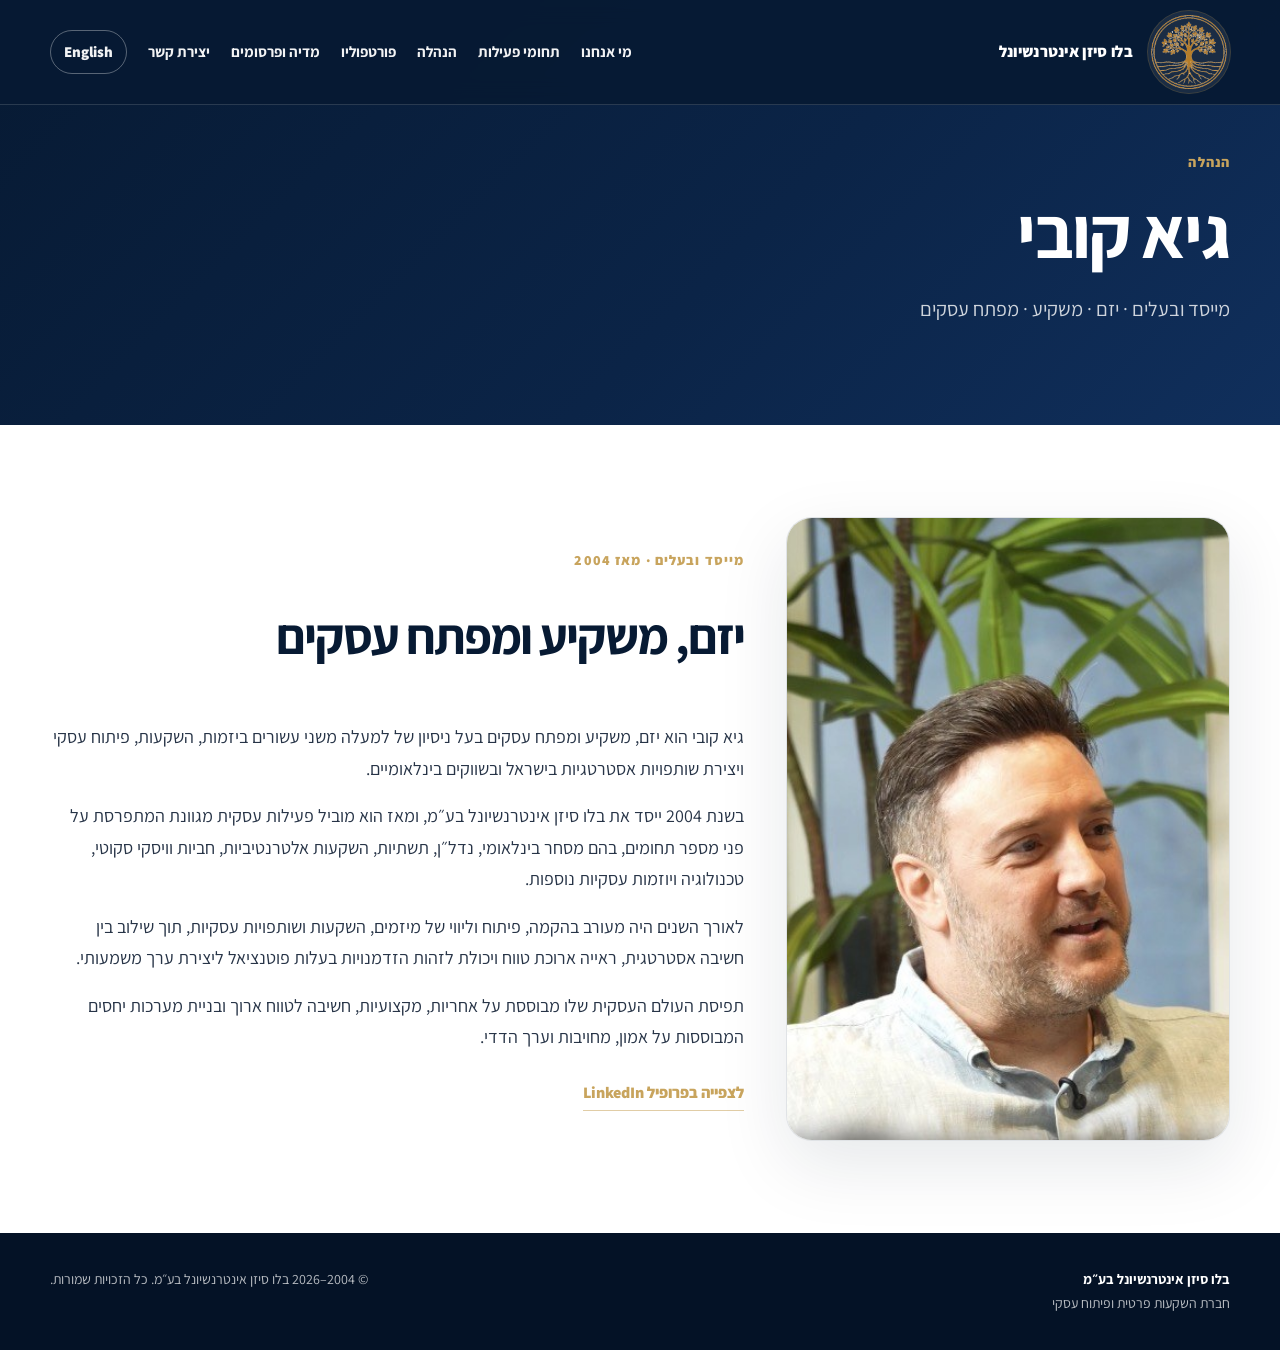
==== guy-koubbi-he.html @ 0546b6ec "Update guy-koubbi-he.html" ====
<!DOCTYPE html><html lang="he" dir="rtl"><head><meta charset="UTF-8"><meta name="viewport" content="width=device-width, initial-scale=1.0"><title>גיא קובי | בלו סיזן אינטרנשיונל בע״מ</title><link rel="canonical" href="https://blueseasonint.com/guy-koubbi-he.html" /><meta name="description" content="גיא קובי, מייסד ובעלים של בלו סיזן אינטרנשיונל בע״מ, יזם, משקיע ומפתח עסקים."><link rel="icon" type="image/png" sizes="32x32" href="assets/favicon-32.png"><link rel="preconnect" href="https://fonts.googleapis.com"><link rel="preconnect" href="https://fonts.gstatic.com" crossorigin><link href="https://fonts.googleapis.com/css2?family=Assistant:wght@400;500;600;700;800&display=swap" rel="stylesheet"><style>
:root{--navy:#071a33;--navy-2:#102a4a;--gold:#c8a45d;--gold-2:#d8b870;--white:#fff;--muted:#677386;--light:#f4f6f9;--line:rgba(255,255,255,.14);--dark-line:rgba(7,26,51,.12);--shadow:0 24px 70px rgba(7,26,51,.10)}
*{box-sizing:border-box}html{scroll-behavior:smooth}body{margin:0;font-family:'Assistant',Arial,sans-serif;color:var(--navy);background:#fff;line-height:1.75;direction:rtl;text-align:right}a{color:inherit;text-decoration:none}.container{width:min(1180px,calc(100% - 44px));margin:0 auto}header{position:fixed;top:0;width:100%;z-index:100;background:rgba(7,26,51,.94);backdrop-filter:blur(12px);border-bottom:1px solid var(--line)}.nav{min-height:104px;display:flex;align-items:center;justify-content:space-between;color:#fff;gap:20px}.brand{display:flex;align-items:center;gap:15px;font-weight:800;letter-spacing:.02em;text-transform:none;font-size:16px}.brand img{width:82px;height:82px;object-fit:contain;border-radius:50%;background:rgba(255,255,255,.08);box-shadow:0 0 0 1px rgba(200,164,93,.28);padding:3px}.nav-links{display:flex;gap:21px;align-items:center;font-size:15px;font-weight:700;opacity:.95}.nav-links a:hover{color:var(--gold)}.nav-cta{background:var(--gold);color:var(--navy)!important;padding:10px 15px;border-radius:999px}.lang-switch{border:1px solid rgba(255,255,255,.35);padding:8px 13px;border-radius:999px;font-weight:800}.lang-switch:hover{border-color:var(--gold);color:var(--gold)}.hero{padding-top:104px;min-height:100vh;background:linear-gradient(135deg,#06172e 0%,#0a2344 55%,#071a33 100%);color:#fff;overflow:hidden;position:relative}.hero:before{content:"";position:absolute;inset:0;background:radial-gradient(circle at 12% 20%,rgba(200,164,93,.18),transparent 34%),radial-gradient(circle at 78% 28%,rgba(255,255,255,.08),transparent 30%);pointer-events:none}.hero-grid{position:relative;z-index:2;min-height:calc(100vh - 104px);display:grid;grid-template-columns:1fr 1fr;gap:54px;align-items:center;padding:72px 0}.eyebrow{color:var(--gold);letter-spacing:.08em;font-size:14px;font-weight:800;margin-bottom:18px}h1,h2,h3{margin-top:0}h1{font-family:'Assistant',Arial,sans-serif;font-size:clamp(48px,5.7vw,78px);line-height:1.08;letter-spacing:-.025em;margin-bottom:22px;max-width:760px}h1 span{display:block}h1 .gold-line{color:var(--gold-2)}.hero p{color:rgba(255,255,255,.82);font-size:20px;max-width:680px;margin:0 0 30px}.btn-row{display:flex;gap:14px;flex-wrap:wrap}.btn{display:inline-flex;align-items:center;justify-content:center;border-radius:999px;padding:13px 20px;font-weight:800;font-size:15px;border:1px solid transparent;transition:.2s ease;cursor:pointer}.btn-primary{background:var(--gold);color:var(--navy)}.btn-secondary{border-color:rgba(255,255,255,.35);color:#fff}.hero-photo,.about-image,.leader-visual{border-radius:28px;overflow:hidden;border:1px solid rgba(200,164,93,.35);box-shadow:0 35px 100px rgba(0,0,0,.25);background:#111}.hero-photo img,.about-image img,.leader-visual img{width:100%;height:100%;min-height:500px;display:block;object-fit:cover;object-position:center}.hero-metrics{display:grid;grid-template-columns:repeat(3,1fr);gap:1px;background:rgba(255,255,255,.13);margin-top:34px;border-radius:20px;overflow:hidden;max-width:650px}.metric{padding:18px;background:rgba(255,255,255,.055)}.metric strong{display:block;color:var(--gold);font-size:24px}.metric span{color:rgba(255,255,255,.74);font-size:14px;font-weight:700}section{padding:92px 0}.section-light{background:var(--light)}.section-dark{background:var(--navy);color:#fff}.section-head{max-width:800px;margin-bottom:44px}.section-head h2{font-size:clamp(34px,4.5vw,52px);line-height:1.1;margin:0 0 14px;letter-spacing:-.035em}.section-head p{color:var(--muted);font-size:19px;margin:0}.section-dark .section-head p{color:rgba(255,255,255,.72)}.about-grid{display:grid;grid-template-columns:.95fr 1.05fr;gap:42px;align-items:center}.card{background:#fff;border:1px solid var(--dark-line);border-radius:24px;padding:34px;box-shadow:var(--shadow)}.about-text p,.portfolio-card>p{margin:0 0 16px;color:#253248;font-size:18px}.founder-caption{margin-top:16px;color:var(--muted);font-size:15px}.timeline{display:grid;gap:18px}.timeline-item{display:grid;grid-template-columns:160px 1fr;gap:24px;padding:26px;border:1px solid var(--dark-line);border-radius:18px;background:#fff}.year{color:var(--gold);font-weight:900;font-size:20px}.timeline-item h3{margin:0 0 6px;font-size:21px}.timeline-item p{margin:0;color:var(--muted)}.activities-grid{display:grid;grid-template-columns:repeat(4,1fr);gap:20px}.activity{background:#fff;border:1px solid var(--dark-line);border-radius:22px;overflow:hidden;box-shadow:0 18px 46px rgba(7,26,51,.055)}.activity-img{height:168px;background-size:cover;background-position:center;position:relative}.activity-img:before{content:"";position:absolute;inset:0;background:linear-gradient(135deg,rgba(7,26,51,.16),rgba(7,26,51,.52))}.activity-body{padding:22px}.activity-num{color:var(--gold);font-weight:900;letter-spacing:.12em;font-size:13px;margin-bottom:10px}.activity h3{margin:0 0 9px;font-size:19px}.activity p{margin:0;color:var(--muted);font-size:15px}.principles-panel{background:linear-gradient(135deg,#06172e,#0b2447);color:#fff;border-radius:30px;padding:34px;box-shadow:var(--shadow);display:grid;grid-template-columns:repeat(5,1fr);gap:1px;overflow:hidden;border:1px solid rgba(200,164,93,.22)}.principle{padding:28px 24px;background:rgba(255,255,255,.035);border-left:1px solid rgba(255,255,255,.12);min-height:230px}.principle-num{color:var(--gold);font-size:42px;line-height:1;margin-bottom:20px}.principle h3{color:#fff;font-size:20px;margin:0 0 12px}.principle p{color:rgba(255,255,255,.72);margin:0;font-size:15px}.leadership{display:grid;grid-template-columns:.82fr 1.18fr;gap:46px;align-items:center}.leader-text p{color:rgba(255,255,255,.78);font-size:18px;margin:0 0 15px}.linkedin-link{display:inline-flex;margin-top:10px;color:var(--gold);font-weight:900;border-bottom:1px solid rgba(200,164,93,.55);padding-bottom:3px}.portfolio-card{background:#fff;border-radius:26px;border:1px solid var(--dark-line);padding:42px;box-shadow:var(--shadow)}.ventures-grid,.media-grid{display:grid;grid-template-columns:repeat(4,1fr);gap:18px;margin-top:28px}.media-grid{grid-template-columns:repeat(3,1fr)}.venture,.media-card{border:1px solid var(--dark-line);border-radius:20px;padding:24px;background:#fff;min-height:230px}.venture-logo{height:126px;display:flex;align-items:center;justify-content:center;margin-bottom:18px;background:linear-gradient(180deg,#fff,#faf7ef);border-radius:16px;border:1px solid rgba(7,26,51,.08);padding:16px}.venture-logo img,.publisher-logo{max-width:100%;max-height:105px;object-fit:contain}.venture h3,.media-card h3{margin:0 0 8px;font-size:20px}.venture p,.media-card p{margin:0;color:var(--muted);font-size:15px}.publisher-logo-wrap{height:62px;display:flex;align-items:center;margin-bottom:14px;border-bottom:1px solid var(--dark-line);padding-bottom:12px}.media-card .btn{margin-top:20px;width:fit-content;background:var(--navy);color:#fff}.contact-box{background:linear-gradient(135deg,#06172e,#0b2447);color:#fff;border-radius:30px;padding:46px;display:grid;grid-template-columns:.9fr 1.1fr;gap:42px;box-shadow:0 32px 90px rgba(7,26,51,.20)}.contact-box h2{font-size:44px;margin:0 0 14px}.contact-box p{color:rgba(255,255,255,.75)}.response{color:var(--gold);font-weight:800;margin-top:28px}.callback-form{display:grid;gap:12px}.form-row{display:grid;grid-template-columns:1fr 1fr;gap:12px}input,textarea{width:100%;border:1px solid rgba(255,255,255,.2);background:rgba(255,255,255,.08);color:#fff;border-radius:12px;padding:14px;font:inherit;outline:none;text-align:right}input::placeholder,textarea::placeholder{color:rgba(255,255,255,.55)}textarea{min-height:108px;resize:vertical}.radio-row{display:flex;gap:18px;flex-wrap:wrap;color:rgba(255,255,255,.8);font-size:15px}.radio-row label{display:flex;gap:7px;align-items:center}.radio-row input{width:auto}.contact-details{margin-top:28px;display:grid;grid-template-columns:repeat(4,1fr);gap:1px;background:rgba(255,255,255,.15);border-radius:18px;overflow:hidden}.contact-item{background:rgba(255,255,255,.055);padding:18px}.contact-item small{display:block;color:var(--gold);font-weight:900;letter-spacing:.05em;margin-bottom:4px}footer{background:#041226;color:rgba(255,255,255,.72);padding:34px 0;font-size:14px}.footer-inner{display:flex;justify-content:space-between;gap:20px;flex-wrap:wrap}footer strong{color:#fff}@media(max-width:980px){.nav-links{display:none}.hero-grid,.about-grid,.leadership,.contact-box{grid-template-columns:1fr}.activities-grid,.ventures-grid,.media-grid{grid-template-columns:repeat(2,1fr)}.principles-panel{grid-template-columns:1fr}.principle{border-left:0;border-bottom:1px solid rgba(255,255,255,.12);min-height:auto}.contact-details{grid-template-columns:1fr 1fr}.hero-photo img{min-height:360px}}@media(max-width:620px){.container{width:min(100% - 28px,1180px)}.brand img{width:54px;height:54px}.nav{min-height:78px}.hero{padding-top:78px}section{padding:68px 0}.activities-grid,.ventures-grid,.media-grid,.form-row,.contact-details,.hero-metrics{grid-template-columns:1fr}.card,.portfolio-card,.contact-box,.principles-panel{padding:26px}.timeline-item{grid-template-columns:1fr;gap:6px}}
.page-hero{padding:150px 0 78px;background:linear-gradient(135deg,#071a33 0%,#0b2447 58%,#102f5c 100%);color:#fff}.page-hero h1{font-size:clamp(42px,6vw,72px)}.page-hero p{max-width:820px;color:rgba(255,255,255,.80);font-size:20px}.media-intro{display:grid;grid-template-columns:.78fr 1.22fr;gap:42px;align-items:center}.media-photo{border-radius:26px;overflow:hidden;box-shadow:var(--shadow);border:1px solid var(--dark-line);background:#fff}.media-photo img{width:100%;display:block}.media-bio h2{font-size:clamp(32px,4vw,50px);letter-spacing:-.04em}.media-bio .role{color:var(--gold);font-weight:800;letter-spacing:.08em;font-size:14px;margin-bottom:20px}.media-bio p{color:#273447;font-size:18px;margin:0 0 16px}@media(max-width:940px){.media-intro{grid-template-columns:1fr}}</style></head><body><header><div class="container nav"><a class="brand" href="index-he.html#top"><img src="assets/blue-season-symbol.png" alt="לוגו בלו סיזן"><span>בלו סיזן אינטרנשיונל</span></a><nav class="nav-links"><a href="index-he.html#about">מי אנחנו</a><a href="index-he.html#activities">תחומי פעילות</a><a href="guy-koubbi-he.html">הנהלה</a><a href="index-he.html#portfolio">פורטפוליו</a><a href="media-he.html">מדיה ופרסומים</a><a href="index-he.html#contact">יצירת קשר</a><a class="lang-switch" href="guy-koubbi.html">English</a></nav></div></header><main><section class="page-hero"><div class="container"><div class="eyebrow">הנהלה</div><h1>גיא קובי</h1><p>מייסד ובעלים · יזם · משקיע · מפתח עסקים</p></div></section><section><div class="container media-intro"><a class="media-photo" href="https://www.linkedin.com/in/guy-koubbi-b1179429/" target="_blank" rel="noopener"><img src="assets/guy-koubbi.jpg" alt="גיא קובי (Guy Koubbi), Founder & CEO of Blue Season International"></a><div class="media-bio"><div class="role">מייסד ובעלים · מאז 2004</div><h2>יזם, משקיע ומפתח עסקים</h2><p>גיא קובי הוא יזם, משקיע ומפתח עסקים בעל ניסיון של למעלה משני עשורים ביזמות, השקעות, פיתוח עסקי ויצירת שותפויות אסטרטגיות בישראל ובשווקים בינלאומיים.</p><p>בשנת 2004 ייסד את בלו סיזן אינטרנשיונל בע״מ, ומאז הוא מוביל פעילות עסקית מגוונת המתפרסת על פני מספר תחומים, בהם מסחר בינלאומי, נדל״ן, תשתיות, השקעות אלטרנטיביות, חביות וויסקי סקוטי, טכנולוגיה ויוזמות עסקיות נוספות.</p><p>לאורך השנים היה מעורב בהקמה, פיתוח וליווי של מיזמים, השקעות ושותפויות עסקיות, תוך שילוב בין חשיבה אסטרטגית, ראייה ארוכת טווח ויכולת לזהות הזדמנויות בעלות פוטנציאל ליצירת ערך משמעותי.</p><p>תפיסת העולם העסקית שלו מבוססת על אחריות, מקצועיות, חשיבה לטווח ארוך ובניית מערכות יחסים המבוססות על אמון, מחויבות וערך הדדי.</p><a class="linkedin-link" href="https://www.linkedin.com/in/guy-koubbi-b1179429/" target="_blank" rel="noopener">לצפייה בפרופיל LinkedIn</a></div></div></section></main><footer><div class="container footer-inner"><div><strong>בלו סיזן אינטרנשיונל בע״מ</strong><br>חברת השקעות פרטית ופיתוח עסקי</div><div>© 2004–2026 בלו סיזן אינטרנשיונל בע״מ. כל הזכויות שמורות.</div></div></footer></body></html>
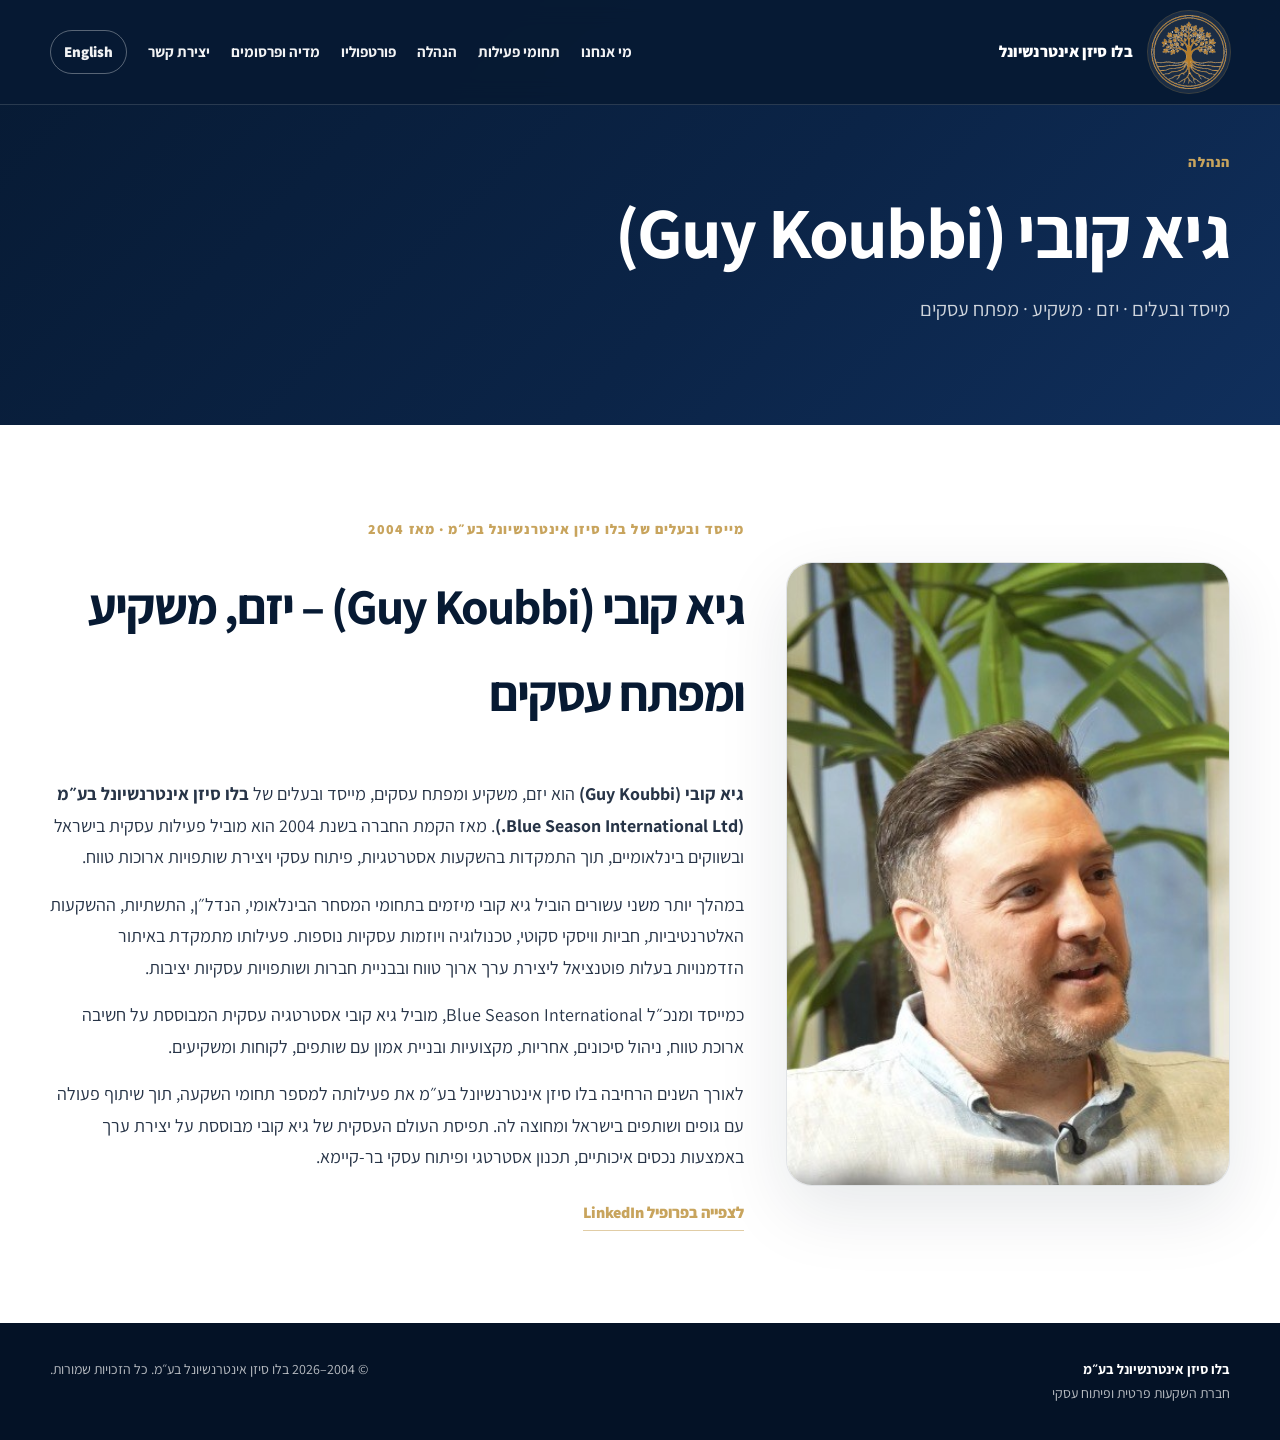
==== commit 4ff33323: "Add files via upload" ====
--- a/guy-koubbi-he.html
+++ b/guy-koubbi-he.html
@@ -1,4 +1,116 @@
-<!DOCTYPE html><html lang="he" dir="rtl"><head><meta charset="UTF-8"><meta name="viewport" content="width=device-width, initial-scale=1.0"><title>גיא קובי | בלו סיזן אינטרנשיונל בע״מ</title><link rel="canonical" href="https://blueseasonint.com/guy-koubbi-he.html" /><meta name="description" content="גיא קובי, מייסד ובעלים של בלו סיזן אינטרנשיונל בע״מ, יזם, משקיע ומפתח עסקים."><link rel="icon" type="image/png" sizes="32x32" href="assets/favicon-32.png"><link rel="preconnect" href="https://fonts.googleapis.com"><link rel="preconnect" href="https://fonts.gstatic.com" crossorigin><link href="https://fonts.googleapis.com/css2?family=Assistant:wght@400;500;600;700;800&display=swap" rel="stylesheet"><style>
+<!DOCTYPE html>
+<html lang="he" dir="rtl">
+<head>
+  <meta charset="UTF-8">
+  <meta name="viewport" content="width=device-width, initial-scale=1.0">
+  <title>גיא קובי (Guy Koubbi) | בלו סיזן אינטרנשיונל בע״מ</title>
+  <link rel="canonical" href="https://blueseasonint.com/guy-koubbi-he.html" />
+  <meta name="description" content="גיא קובי (Guy Koubbi), מייסד ובעלים של בלו סיזן אינטרנשיונל בע״מ (Blue Season International Ltd.), יזם, משקיע ומפתח עסקים.">
+  <meta property="og:title" content="גיא קובי (Guy Koubbi) | בלו סיזן אינטרנשיונל בע״מ">
+  <meta property="og:description" content="גיא קובי (Guy Koubbi), מייסד ובעלים של בלו סיזן אינטרנשיונל בע״מ (Blue Season International Ltd.), יזם, משקיע ומפתח עסקים.">
+  <meta property="og:type" content="profile">
+  <meta property="og:url" content="https://blueseasonint.com/guy-koubbi-he.html">
+  <meta property="og:image" content="https://blueseasonint.com/assets/guy-koubbi.jpg">
+  <meta name="twitter:card" content="summary_large_image">
+  <meta name="twitter:title" content="גיא קובי (Guy Koubbi) | בלו סיזן אינטרנשיונל בע״מ">
+  <meta name="twitter:description" content="גיא קובי (Guy Koubbi), מייסד ובעלים של בלו סיזן אינטרנשיונל בע״מ (Blue Season International Ltd.), יזם, משקיע ומפתח עסקים.">
+  <meta name="twitter:image" content="https://blueseasonint.com/assets/guy-koubbi.jpg">
+  <link rel="icon" type="image/png" sizes="32x32" href="assets/favicon-32.png">
+  <link rel="preconnect" href="https://fonts.googleapis.com">
+  <link rel="preconnect" href="https://fonts.gstatic.com" crossorigin>
+  <link href="https://fonts.googleapis.com/css2?family=Assistant:wght@400;500;600;700;800&display=swap" rel="stylesheet">
+  <style>
 :root{--navy:#071a33;--navy-2:#102a4a;--gold:#c8a45d;--gold-2:#d8b870;--white:#fff;--muted:#677386;--light:#f4f6f9;--line:rgba(255,255,255,.14);--dark-line:rgba(7,26,51,.12);--shadow:0 24px 70px rgba(7,26,51,.10)}
-*{box-sizing:border-box}html{scroll-behavior:smooth}body{margin:0;font-family:'Assistant',Arial,sans-serif;color:var(--navy);background:#fff;line-height:1.75;direction:rtl;text-align:right}a{color:inherit;text-decoration:none}.container{width:min(1180px,calc(100% - 44px));margin:0 auto}header{position:fixed;top:0;width:100%;z-index:100;background:rgba(7,26,51,.94);backdrop-filter:blur(12px);border-bottom:1px solid var(--line)}.nav{min-height:104px;display:flex;align-items:center;justify-content:space-between;color:#fff;gap:20px}.brand{display:flex;align-items:center;gap:15px;font-weight:800;letter-spacing:.02em;text-transform:none;font-size:16px}.brand img{width:82px;height:82px;object-fit:contain;border-radius:50%;background:rgba(255,255,255,.08);box-shadow:0 0 0 1px rgba(200,164,93,.28);padding:3px}.nav-links{display:flex;gap:21px;align-items:center;font-size:15px;font-weight:700;opacity:.95}.nav-links a:hover{color:var(--gold)}.nav-cta{background:var(--gold);color:var(--navy)!important;padding:10px 15px;border-radius:999px}.lang-switch{border:1px solid rgba(255,255,255,.35);padding:8px 13px;border-radius:999px;font-weight:800}.lang-switch:hover{border-color:var(--gold);color:var(--gold)}.hero{padding-top:104px;min-height:100vh;background:linear-gradient(135deg,#06172e 0%,#0a2344 55%,#071a33 100%);color:#fff;overflow:hidden;position:relative}.hero:before{content:"";position:absolute;inset:0;background:radial-gradient(circle at 12% 20%,rgba(200,164,93,.18),transparent 34%),radial-gradient(circle at 78% 28%,rgba(255,255,255,.08),transparent 30%);pointer-events:none}.hero-grid{position:relative;z-index:2;min-height:calc(100vh - 104px);display:grid;grid-template-columns:1fr 1fr;gap:54px;align-items:center;padding:72px 0}.eyebrow{color:var(--gold);letter-spacing:.08em;font-size:14px;font-weight:800;margin-bottom:18px}h1,h2,h3{margin-top:0}h1{font-family:'Assistant',Arial,sans-serif;font-size:clamp(48px,5.7vw,78px);line-height:1.08;letter-spacing:-.025em;margin-bottom:22px;max-width:760px}h1 span{display:block}h1 .gold-line{color:var(--gold-2)}.hero p{color:rgba(255,255,255,.82);font-size:20px;max-width:680px;margin:0 0 30px}.btn-row{display:flex;gap:14px;flex-wrap:wrap}.btn{display:inline-flex;align-items:center;justify-content:center;border-radius:999px;padding:13px 20px;font-weight:800;font-size:15px;border:1px solid transparent;transition:.2s ease;cursor:pointer}.btn-primary{background:var(--gold);color:var(--navy)}.btn-secondary{border-color:rgba(255,255,255,.35);color:#fff}.hero-photo,.about-image,.leader-visual{border-radius:28px;overflow:hidden;border:1px solid rgba(200,164,93,.35);box-shadow:0 35px 100px rgba(0,0,0,.25);background:#111}.hero-photo img,.about-image img,.leader-visual img{width:100%;height:100%;min-height:500px;display:block;object-fit:cover;object-position:center}.hero-metrics{display:grid;grid-template-columns:repeat(3,1fr);gap:1px;background:rgba(255,255,255,.13);margin-top:34px;border-radius:20px;overflow:hidden;max-width:650px}.metric{padding:18px;background:rgba(255,255,255,.055)}.metric strong{display:block;color:var(--gold);font-size:24px}.metric span{color:rgba(255,255,255,.74);font-size:14px;font-weight:700}section{padding:92px 0}.section-light{background:var(--light)}.section-dark{background:var(--navy);color:#fff}.section-head{max-width:800px;margin-bottom:44px}.section-head h2{font-size:clamp(34px,4.5vw,52px);line-height:1.1;margin:0 0 14px;letter-spacing:-.035em}.section-head p{color:var(--muted);font-size:19px;margin:0}.section-dark .section-head p{color:rgba(255,255,255,.72)}.about-grid{display:grid;grid-template-columns:.95fr 1.05fr;gap:42px;align-items:center}.card{background:#fff;border:1px solid var(--dark-line);border-radius:24px;padding:34px;box-shadow:var(--shadow)}.about-text p,.portfolio-card>p{margin:0 0 16px;color:#253248;font-size:18px}.founder-caption{margin-top:16px;color:var(--muted);font-size:15px}.timeline{display:grid;gap:18px}.timeline-item{display:grid;grid-template-columns:160px 1fr;gap:24px;padding:26px;border:1px solid var(--dark-line);border-radius:18px;background:#fff}.year{color:var(--gold);font-weight:900;font-size:20px}.timeline-item h3{margin:0 0 6px;font-size:21px}.timeline-item p{margin:0;color:var(--muted)}.activities-grid{display:grid;grid-template-columns:repeat(4,1fr);gap:20px}.activity{background:#fff;border:1px solid var(--dark-line);border-radius:22px;overflow:hidden;box-shadow:0 18px 46px rgba(7,26,51,.055)}.activity-img{height:168px;background-size:cover;background-position:center;position:relative}.activity-img:before{content:"";position:absolute;inset:0;background:linear-gradient(135deg,rgba(7,26,51,.16),rgba(7,26,51,.52))}.activity-body{padding:22px}.activity-num{color:var(--gold);font-weight:900;letter-spacing:.12em;font-size:13px;margin-bottom:10px}.activity h3{margin:0 0 9px;font-size:19px}.activity p{margin:0;color:var(--muted);font-size:15px}.principles-panel{background:linear-gradient(135deg,#06172e,#0b2447);color:#fff;border-radius:30px;padding:34px;box-shadow:var(--shadow);display:grid;grid-template-columns:repeat(5,1fr);gap:1px;overflow:hidden;border:1px solid rgba(200,164,93,.22)}.principle{padding:28px 24px;background:rgba(255,255,255,.035);border-left:1px solid rgba(255,255,255,.12);min-height:230px}.principle-num{color:var(--gold);font-size:42px;line-height:1;margin-bottom:20px}.principle h3{color:#fff;font-size:20px;margin:0 0 12px}.principle p{color:rgba(255,255,255,.72);margin:0;font-size:15px}.leadership{display:grid;grid-template-columns:.82fr 1.18fr;gap:46px;align-items:center}.leader-text p{color:rgba(255,255,255,.78);font-size:18px;margin:0 0 15px}.linkedin-link{display:inline-flex;margin-top:10px;color:var(--gold);font-weight:900;border-bottom:1px solid rgba(200,164,93,.55);padding-bottom:3px}.portfolio-card{background:#fff;border-radius:26px;border:1px solid var(--dark-line);padding:42px;box-shadow:var(--shadow)}.ventures-grid,.media-grid{display:grid;grid-template-columns:repeat(4,1fr);gap:18px;margin-top:28px}.media-grid{grid-template-columns:repeat(3,1fr)}.venture,.media-card{border:1px solid var(--dark-line);border-radius:20px;padding:24px;background:#fff;min-height:230px}.venture-logo{height:126px;display:flex;align-items:center;justify-content:center;margin-bottom:18px;background:linear-gradient(180deg,#fff,#faf7ef);border-radius:16px;border:1px solid rgba(7,26,51,.08);padding:16px}.venture-logo img,.publisher-logo{max-width:100%;max-height:105px;object-fit:contain}.venture h3,.media-card h3{margin:0 0 8px;font-size:20px}.venture p,.media-card p{margin:0;color:var(--muted);font-size:15px}.publisher-logo-wrap{height:62px;display:flex;align-items:center;margin-bottom:14px;border-bottom:1px solid var(--dark-line);padding-bottom:12px}.media-card .btn{margin-top:20px;width:fit-content;background:var(--navy);color:#fff}.contact-box{background:linear-gradient(135deg,#06172e,#0b2447);color:#fff;border-radius:30px;padding:46px;display:grid;grid-template-columns:.9fr 1.1fr;gap:42px;box-shadow:0 32px 90px rgba(7,26,51,.20)}.contact-box h2{font-size:44px;margin:0 0 14px}.contact-box p{color:rgba(255,255,255,.75)}.response{color:var(--gold);font-weight:800;margin-top:28px}.callback-form{display:grid;gap:12px}.form-row{display:grid;grid-template-columns:1fr 1fr;gap:12px}input,textarea{width:100%;border:1px solid rgba(255,255,255,.2);background:rgba(255,255,255,.08);color:#fff;border-radius:12px;padding:14px;font:inherit;outline:none;text-align:right}input::placeholder,textarea::placeholder{color:rgba(255,255,255,.55)}textarea{min-height:108px;resize:vertical}.radio-row{display:flex;gap:18px;flex-wrap:wrap;color:rgba(255,255,255,.8);font-size:15px}.radio-row label{display:flex;gap:7px;align-items:center}.radio-row input{width:auto}.contact-details{margin-top:28px;display:grid;grid-template-columns:repeat(4,1fr);gap:1px;background:rgba(255,255,255,.15);border-radius:18px;overflow:hidden}.contact-item{background:rgba(255,255,255,.055);padding:18px}.contact-item small{display:block;color:var(--gold);font-weight:900;letter-spacing:.05em;margin-bottom:4px}footer{background:#041226;color:rgba(255,255,255,.72);padding:34px 0;font-size:14px}.footer-inner{display:flex;justify-content:space-between;gap:20px;flex-wrap:wrap}footer strong{color:#fff}@media(max-width:980px){.nav-links{display:none}.hero-grid,.about-grid,.leadership,.contact-box{grid-template-columns:1fr}.activities-grid,.ventures-grid,.media-grid{grid-template-columns:repeat(2,1fr)}.principles-panel{grid-template-columns:1fr}.principle{border-left:0;border-bottom:1px solid rgba(255,255,255,.12);min-height:auto}.contact-details{grid-template-columns:1fr 1fr}.hero-photo img{min-height:360px}}@media(max-width:620px){.container{width:min(100% - 28px,1180px)}.brand img{width:54px;height:54px}.nav{min-height:78px}.hero{padding-top:78px}section{padding:68px 0}.activities-grid,.ventures-grid,.media-grid,.form-row,.contact-details,.hero-metrics{grid-template-columns:1fr}.card,.portfolio-card,.contact-box,.principles-panel{padding:26px}.timeline-item{grid-template-columns:1fr;gap:6px}}
-.page-hero{padding:150px 0 78px;background:linear-gradient(135deg,#071a33 0%,#0b2447 58%,#102f5c 100%);color:#fff}.page-hero h1{font-size:clamp(42px,6vw,72px)}.page-hero p{max-width:820px;color:rgba(255,255,255,.80);font-size:20px}.media-intro{display:grid;grid-template-columns:.78fr 1.22fr;gap:42px;align-items:center}.media-photo{border-radius:26px;overflow:hidden;box-shadow:var(--shadow);border:1px solid var(--dark-line);background:#fff}.media-photo img{width:100%;display:block}.media-bio h2{font-size:clamp(32px,4vw,50px);letter-spacing:-.04em}.media-bio .role{color:var(--gold);font-weight:800;letter-spacing:.08em;font-size:14px;margin-bottom:20px}.media-bio p{color:#273447;font-size:18px;margin:0 0 16px}@media(max-width:940px){.media-intro{grid-template-columns:1fr}}</style></head><body><header><div class="container nav"><a class="brand" href="index-he.html#top"><img src="assets/blue-season-symbol.png" alt="לוגו בלו סיזן"><span>בלו סיזן אינטרנשיונל</span></a><nav class="nav-links"><a href="index-he.html#about">מי אנחנו</a><a href="index-he.html#activities">תחומי פעילות</a><a href="guy-koubbi-he.html">הנהלה</a><a href="index-he.html#portfolio">פורטפוליו</a><a href="media-he.html">מדיה ופרסומים</a><a href="index-he.html#contact">יצירת קשר</a><a class="lang-switch" href="guy-koubbi.html">English</a></nav></div></header><main><section class="page-hero"><div class="container"><div class="eyebrow">הנהלה</div><h1>גיא קובי</h1><p>מייסד ובעלים · יזם · משקיע · מפתח עסקים</p></div></section><section><div class="container media-intro"><a class="media-photo" href="https://www.linkedin.com/in/guy-koubbi-b1179429/" target="_blank" rel="noopener"><img src="assets/guy-koubbi.jpg" alt="גיא קובי (Guy Koubbi), Founder & CEO of Blue Season International"></a><div class="media-bio"><div class="role">מייסד ובעלים · מאז 2004</div><h2>יזם, משקיע ומפתח עסקים</h2><p>גיא קובי הוא יזם, משקיע ומפתח עסקים בעל ניסיון של למעלה משני עשורים ביזמות, השקעות, פיתוח עסקי ויצירת שותפויות אסטרטגיות בישראל ובשווקים בינלאומיים.</p><p>בשנת 2004 ייסד את בלו סיזן אינטרנשיונל בע״מ, ומאז הוא מוביל פעילות עסקית מגוונת המתפרסת על פני מספר תחומים, בהם מסחר בינלאומי, נדל״ן, תשתיות, השקעות אלטרנטיביות, חביות וויסקי סקוטי, טכנולוגיה ויוזמות עסקיות נוספות.</p><p>לאורך השנים היה מעורב בהקמה, פיתוח וליווי של מיזמים, השקעות ושותפויות עסקיות, תוך שילוב בין חשיבה אסטרטגית, ראייה ארוכת טווח ויכולת לזהות הזדמנויות בעלות פוטנציאל ליצירת ערך משמעותי.</p><p>תפיסת העולם העסקית שלו מבוססת על אחריות, מקצועיות, חשיבה לטווח ארוך ובניית מערכות יחסים המבוססות על אמון, מחויבות וערך הדדי.</p><a class="linkedin-link" href="https://www.linkedin.com/in/guy-koubbi-b1179429/" target="_blank" rel="noopener">לצפייה בפרופיל LinkedIn</a></div></div></section></main><footer><div class="container footer-inner"><div><strong>בלו סיזן אינטרנשיונל בע״מ</strong><br>חברת השקעות פרטית ופיתוח עסקי</div><div>© 2004–2026 בלו סיזן אינטרנשיונל בע״מ. כל הזכויות שמורות.</div></div></footer></body></html>
+*{box-sizing:border-box}html{scroll-behavior:smooth}body{margin:0;font-family:'Assistant',Arial,sans-serif;color:var(--navy);background:#fff;line-height:1.75;direction:rtl;text-align:right}a{color:inherit;text-decoration:none}.container{width:min(1180px,calc(100% - 44px));margin:0 auto}header{position:fixed;top:0;width:100%;z-index:100;background:rgba(7,26,51,.94);backdrop-filter:blur(12px);border-bottom:1px solid var(--line)}.nav{min-height:104px;display:flex;align-items:center;justify-content:space-between;color:#fff;gap:20px}.brand{display:flex;align-items:center;gap:15px;font-weight:800;letter-spacing:.02em;text-transform:none;font-size:16px}.brand img{width:82px;height:82px;object-fit:contain;border-radius:50%;background:rgba(255,255,255,.08);box-shadow:0 0 0 1px rgba(200,164,93,.28);padding:3px}.nav-links{display:flex;gap:21px;align-items:center;font-size:15px;font-weight:700;opacity:.95}.nav-links a:hover{color:var(--gold)}.lang-switch{border:1px solid rgba(255,255,255,.35);padding:8px 13px;border-radius:999px;font-weight:800}.lang-switch:hover{border-color:var(--gold);color:var(--gold)}section{padding:92px 0}.eyebrow{color:var(--gold);letter-spacing:.08em;font-size:14px;font-weight:800;margin-bottom:18px}h1,h2,h3{margin-top:0}h1{font-family:'Assistant',Arial,sans-serif;font-size:clamp(48px,5.7vw,78px);line-height:1.08;letter-spacing:-.025em;margin-bottom:22px;max-width:760px}.linkedin-link{display:inline-flex;margin-top:10px;color:var(--gold);font-weight:900;border-bottom:1px solid rgba(200,164,93,.55);padding-bottom:3px}footer{background:#041226;color:rgba(255,255,255,.72);padding:34px 0;font-size:14px}.footer-inner{display:flex;justify-content:space-between;gap:20px;flex-wrap:wrap}footer strong{color:#fff}.page-hero{padding:150px 0 78px;background:linear-gradient(135deg,#071a33 0%,#0b2447 58%,#102f5c 100%);color:#fff}.page-hero h1{font-size:clamp(42px,6vw,72px)}.page-hero p{max-width:820px;color:rgba(255,255,255,.80);font-size:20px}.media-intro{display:grid;grid-template-columns:.78fr 1.22fr;gap:42px;align-items:center}.media-photo{border-radius:26px;overflow:hidden;box-shadow:var(--shadow);border:1px solid var(--dark-line);background:#fff}.media-photo img{width:100%;display:block}.media-bio h2{font-size:clamp(32px,4vw,50px);letter-spacing:-.04em}.media-bio .role{color:var(--gold);font-weight:800;letter-spacing:.08em;font-size:14px;margin-bottom:20px}.media-bio p{color:#273447;font-size:18px;margin:0 0 16px}
+@media(max-width:980px){.nav-links{display:none}.media-intro{grid-template-columns:1fr}.brand img{width:64px;height:64px}.nav{min-height:86px}.page-hero{padding-top:126px}}
+@media(max-width:620px){.container{width:min(100% - 28px,1180px)}section{padding:68px 0}.brand img{width:54px;height:54px}.nav{min-height:78px}.page-hero{padding-top:118px}}
+  </style>
+  <script type="application/ld+json">
+  {
+    "@context":"https://schema.org",
+    "@type":"Person",
+    "name":"Guy Koubbi",
+    "alternateName":"גיא קובי",
+    "url":"https://blueseasonint.com/guy-koubbi-he.html",
+    "image":"https://blueseasonint.com/assets/guy-koubbi.jpg",
+    "jobTitle":"Founder & CEO",
+    "worksFor":{
+      "@type":"Organization",
+      "name":"Blue Season International Ltd.",
+      "alternateName":"בלו סיזן אינטרנשיונל בע״מ",
+      "url":"https://blueseasonint.com"
+    },
+    "founderOf":{
+      "@type":"Organization",
+      "name":"Blue Season International Ltd.",
+      "alternateName":"בלו סיזן אינטרנשיונל בע״מ",
+      "url":"https://blueseasonint.com"
+    },
+    "sameAs":[
+      "https://www.linkedin.com/in/guy-koubbi-b1179429/"
+    ],
+    "knowsAbout":[
+      "Business Development",
+      "Strategic Investments",
+      "Alternative Investments",
+      "Commercial Real Estate",
+      "International Trade",
+      "Scotch Whisky Casks"
+    ]
+  }
+  </script>
+</head>
+<body>
+  <header>
+    <div class="container nav">
+      <a class="brand" href="index-he.html#top" aria-label="בלו סיזן אינטרנשיונל">
+        <img src="assets/blue-season-symbol.png" alt="לוגו בלו סיזן אינטרנשיונל בע״מ">
+        <span>בלו סיזן אינטרנשיונל</span>
+      </a>
+      <nav class="nav-links" aria-label="ניווט ראשי">
+        <a href="index-he.html#about">מי אנחנו</a>
+        <a href="index-he.html#activities">תחומי פעילות</a>
+        <a href="guy-koubbi-he.html">הנהלה</a>
+        <a href="index-he.html#portfolio">פורטפוליו</a>
+        <a href="media-he.html">מדיה ופרסומים</a>
+        <a href="index-he.html#contact">יצירת קשר</a>
+        <a class="lang-switch" href="guy-koubbi.html">English</a>
+      </nav>
+    </div>
+  </header>
+
+  <main>
+    <section class="page-hero">
+      <div class="container">
+        <div class="eyebrow">הנהלה</div>
+        <h1>גיא קובי (Guy Koubbi)</h1>
+        <p>מייסד ובעלים · יזם · משקיע · מפתח עסקים</p>
+      </div>
+    </section>
+
+    <section>
+      <div class="container media-intro">
+        <a class="media-photo" href="https://www.linkedin.com/in/guy-koubbi-b1179429/" target="_blank" rel="noopener" aria-label="פרופיל LinkedIn של גיא קובי">
+          <img src="assets/guy-koubbi.jpg" alt="גיא קובי (Guy Koubbi), מייסד ומנכ״ל בלו סיזן אינטרנשיונל בע״מ (Blue Season International Ltd.)">
+        </a>
+        <div class="media-bio">
+          <div class="role">מייסד ובעלים של בלו סיזן אינטרנשיונל בע״מ · מאז 2004</div>
+          <h2>גיא קובי (Guy Koubbi) – יזם, משקיע ומפתח עסקים</h2>
+          <p><strong>גיא קובי (Guy Koubbi)</strong> הוא יזם, משקיע ומפתח עסקים, מייסד ובעלים של <strong>בלו סיזן אינטרנשיונל בע״מ (Blue Season International Ltd.)</strong>. מאז הקמת החברה בשנת 2004 הוא מוביל פעילות עסקית בישראל ובשווקים בינלאומיים, תוך התמקדות בהשקעות אסטרטגיות, פיתוח עסקי ויצירת שותפויות ארוכות טווח.</p>
+          <p>במהלך יותר משני עשורים הוביל גיא קובי מיזמים בתחומי המסחר הבינלאומי, הנדל״ן, התשתיות, ההשקעות האלטרנטיביות, חביות וויסקי סקוטי, טכנולוגיה ויוזמות עסקיות נוספות. פעילותו מתמקדת באיתור הזדמנויות בעלות פוטנציאל ליצירת ערך ארוך טווח ובבניית חברות ושותפויות עסקיות יציבות.</p>
+          <p>כמייסד ומנכ״ל Blue Season International, מוביל גיא קובי אסטרטגיה עסקית המבוססת על חשיבה ארוכת טווח, ניהול סיכונים, אחריות, מקצועיות ובניית אמון עם שותפים, לקוחות ומשקיעים.</p>
+          <p>לאורך השנים הרחיבה בלו סיזן אינטרנשיונל בע״מ את פעילותה למספר תחומי השקעה, תוך שיתוף פעולה עם גופים ושותפים בישראל ומחוצה לה. תפיסת העולם העסקית של גיא קובי מבוססת על יצירת ערך באמצעות נכסים איכותיים, תכנון אסטרטגי ופיתוח עסקי בר-קיימא.</p>
+          <a class="linkedin-link" href="https://www.linkedin.com/in/guy-koubbi-b1179429/" target="_blank" rel="noopener">לצפייה בפרופיל LinkedIn</a>
+        </div>
+      </div>
+    </section>
+  </main>
+
+  <footer>
+    <div class="container footer-inner">
+      <div><strong>בלו סיזן אינטרנשיונל בע״מ</strong><br>חברת השקעות פרטית ופיתוח עסקי</div>
+      <div>© 2004–2026 בלו סיזן אינטרנשיונל בע״מ. כל הזכויות שמורות.</div>
+    </div>
+  </footer>
+</body>
+</html>
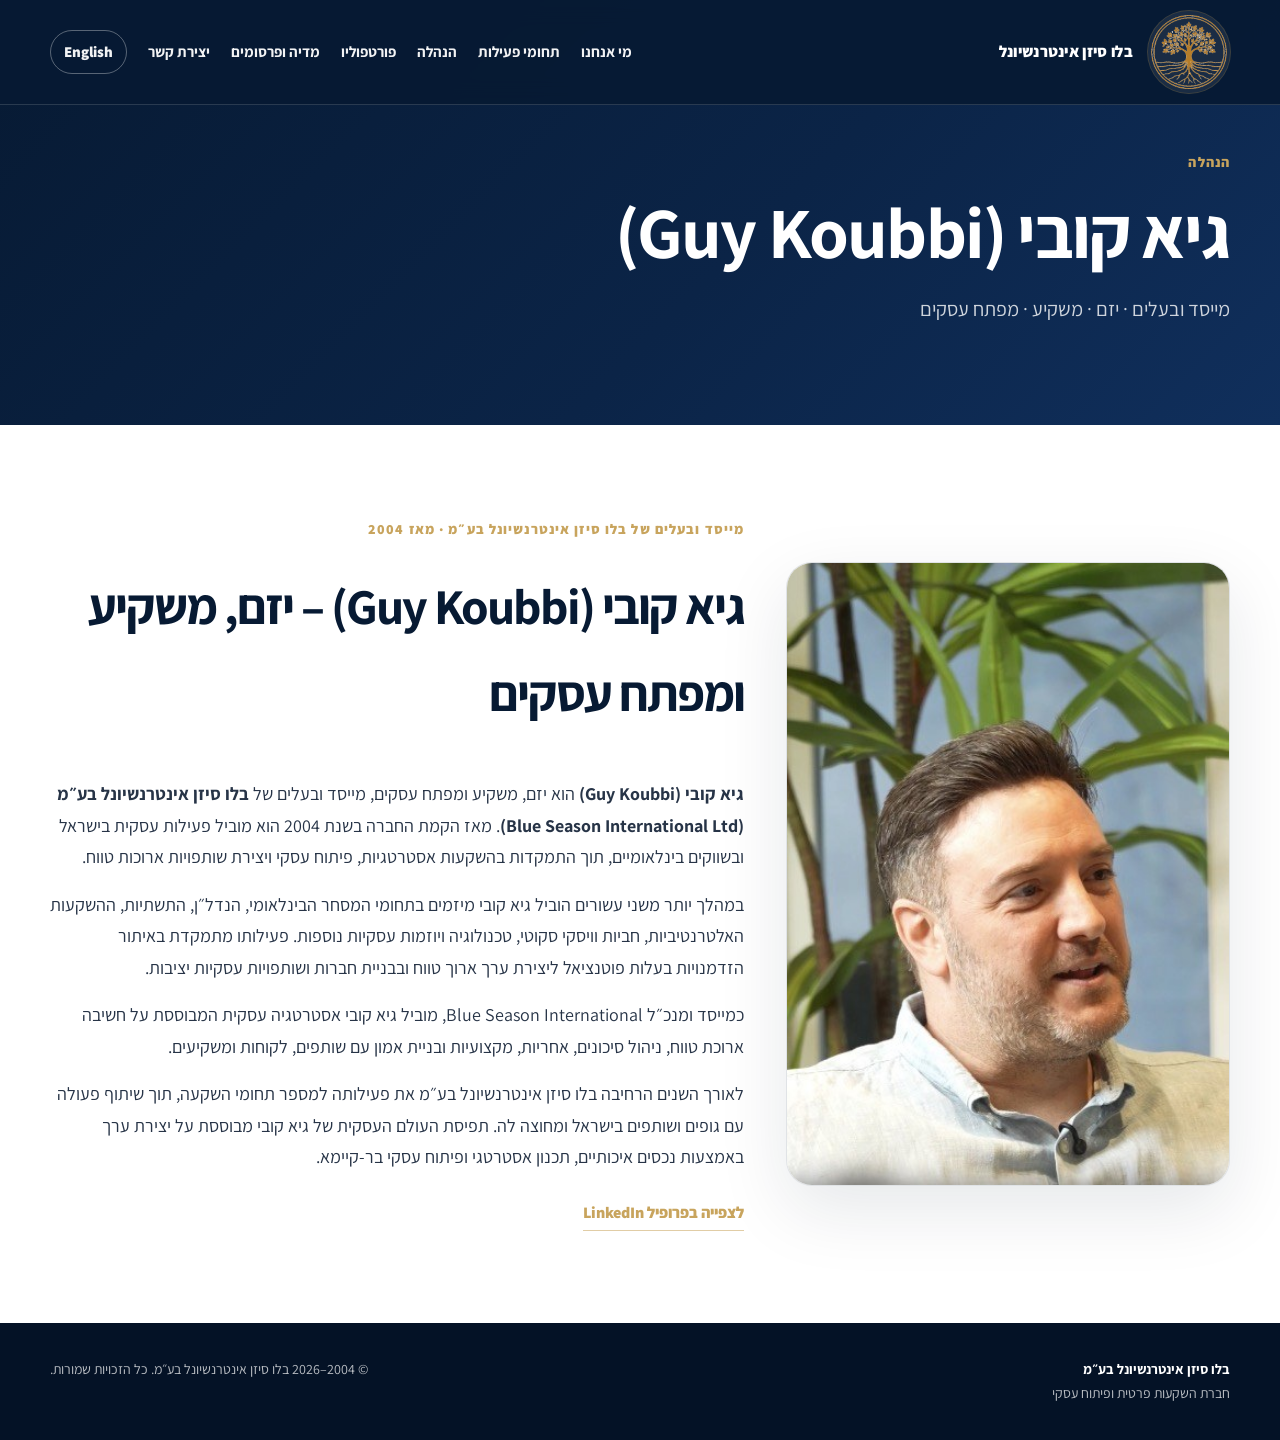
==== commit 9dbd8c75: "Update guy-koubbi-he.html" ====
--- a/guy-koubbi-he.html
+++ b/guy-koubbi-he.html
@@ -5,15 +5,15 @@
   <meta name="viewport" content="width=device-width, initial-scale=1.0">
   <title>גיא קובי (Guy Koubbi) | בלו סיזן אינטרנשיונל בע״מ</title>
   <link rel="canonical" href="https://blueseasonint.com/guy-koubbi-he.html" />
-  <meta name="description" content="גיא קובי (Guy Koubbi), מייסד ובעלים של בלו סיזן אינטרנשיונל בע״מ (Blue Season International Ltd.), יזם, משקיע ומפתח עסקים.">
+  <meta name="description" content="גיא קובי (Guy Koubbi), מייסד ובעלים של בלו סיזן אינטרנשיונל בע״מ (Blue Season International Ltd), יזם, משקיע ומפתח עסקים.">
   <meta property="og:title" content="גיא קובי (Guy Koubbi) | בלו סיזן אינטרנשיונל בע״מ">
-  <meta property="og:description" content="גיא קובי (Guy Koubbi), מייסד ובעלים של בלו סיזן אינטרנשיונל בע״מ (Blue Season International Ltd.), יזם, משקיע ומפתח עסקים.">
+  <meta property="og:description" content="גיא קובי (Guy Koubbi), מייסד ובעלים של בלו סיזן אינטרנשיונל בע״מ (Blue Season International Ltd), יזם, משקיע ומפתח עסקים.">
   <meta property="og:type" content="profile">
   <meta property="og:url" content="https://blueseasonint.com/guy-koubbi-he.html">
   <meta property="og:image" content="https://blueseasonint.com/assets/guy-koubbi.jpg">
   <meta name="twitter:card" content="summary_large_image">
   <meta name="twitter:title" content="גיא קובי (Guy Koubbi) | בלו סיזן אינטרנשיונל בע״מ">
-  <meta name="twitter:description" content="גיא קובי (Guy Koubbi), מייסד ובעלים של בלו סיזן אינטרנשיונל בע״מ (Blue Season International Ltd.), יזם, משקיע ומפתח עסקים.">
+  <meta name="twitter:description" content="גיא קובי (Guy Koubbi), מייסד ובעלים של בלו סיזן אינטרנשיונל בע״מ (Blue Season International Ltd), יזם, משקיע ומפתח עסקים.">
   <meta name="twitter:image" content="https://blueseasonint.com/assets/guy-koubbi.jpg">
   <link rel="icon" type="image/png" sizes="32x32" href="assets/favicon-32.png">
   <link rel="preconnect" href="https://fonts.googleapis.com">
@@ -39,13 +39,7 @@
       "name":"Blue Season International Ltd.",
       "alternateName":"בלו סיזן אינטרנשיונל בע״מ",
       "url":"https://blueseasonint.com"
-    },
-    "founderOf":{
-      "@type":"Organization",
-      "name":"Blue Season International Ltd.",
-      "alternateName":"בלו סיזן אינטרנשיונל בע״מ",
-      "url":"https://blueseasonint.com"
-    },
+ },
     "sameAs":[
       "https://www.linkedin.com/in/guy-koubbi-b1179429/"
     ],
@@ -91,12 +85,12 @@
     <section>
       <div class="container media-intro">
         <a class="media-photo" href="https://www.linkedin.com/in/guy-koubbi-b1179429/" target="_blank" rel="noopener" aria-label="פרופיל LinkedIn של גיא קובי">
-          <img src="assets/guy-koubbi.jpg" alt="גיא קובי (Guy Koubbi), מייסד ומנכ״ל בלו סיזן אינטרנשיונל בע״מ (Blue Season International Ltd.)">
+          <img src="assets/guy-koubbi.jpg" alt="גיא קובי (Guy Koubbi), מייסד ומנכ״ל בלו סיזן אינטרנשיונל בע״מ (Blue Season International Ltd)">
         </a>
         <div class="media-bio">
           <div class="role">מייסד ובעלים של בלו סיזן אינטרנשיונל בע״מ · מאז 2004</div>
           <h2>גיא קובי (Guy Koubbi) – יזם, משקיע ומפתח עסקים</h2>
-          <p><strong>גיא קובי (Guy Koubbi)</strong> הוא יזם, משקיע ומפתח עסקים, מייסד ובעלים של <strong>בלו סיזן אינטרנשיונל בע״מ (Blue Season International Ltd.)</strong>. מאז הקמת החברה בשנת 2004 הוא מוביל פעילות עסקית בישראל ובשווקים בינלאומיים, תוך התמקדות בהשקעות אסטרטגיות, פיתוח עסקי ויצירת שותפויות ארוכות טווח.</p>
+          <p><strong>גיא קובי (Guy Koubbi)</strong> הוא יזם, משקיע ומפתח עסקים, מייסד ובעלים של <strong>בלו סיזן אינטרנשיונל בע״מ (Blue Season International Ltd)</strong>. מאז הקמת החברה בשנת 2004 הוא מוביל פעילות עסקית בישראל ובשווקים בינלאומיים, תוך התמקדות בהשקעות אסטרטגיות, פיתוח עסקי ויצירת שותפויות ארוכות טווח.</p>
           <p>במהלך יותר משני עשורים הוביל גיא קובי מיזמים בתחומי המסחר הבינלאומי, הנדל״ן, התשתיות, ההשקעות האלטרנטיביות, חביות וויסקי סקוטי, טכנולוגיה ויוזמות עסקיות נוספות. פעילותו מתמקדת באיתור הזדמנויות בעלות פוטנציאל ליצירת ערך ארוך טווח ובבניית חברות ושותפויות עסקיות יציבות.</p>
           <p>כמייסד ומנכ״ל Blue Season International, מוביל גיא קובי אסטרטגיה עסקית המבוססת על חשיבה ארוכת טווח, ניהול סיכונים, אחריות, מקצועיות ובניית אמון עם שותפים, לקוחות ומשקיעים.</p>
           <p>לאורך השנים הרחיבה בלו סיזן אינטרנשיונל בע״מ את פעילותה למספר תחומי השקעה, תוך שיתוף פעולה עם גופים ושותפים בישראל ומחוצה לה. תפיסת העולם העסקית של גיא קובי מבוססת על יצירת ערך באמצעות נכסים איכותיים, תכנון אסטרטגי ופיתוח עסקי בר-קיימא.</p>
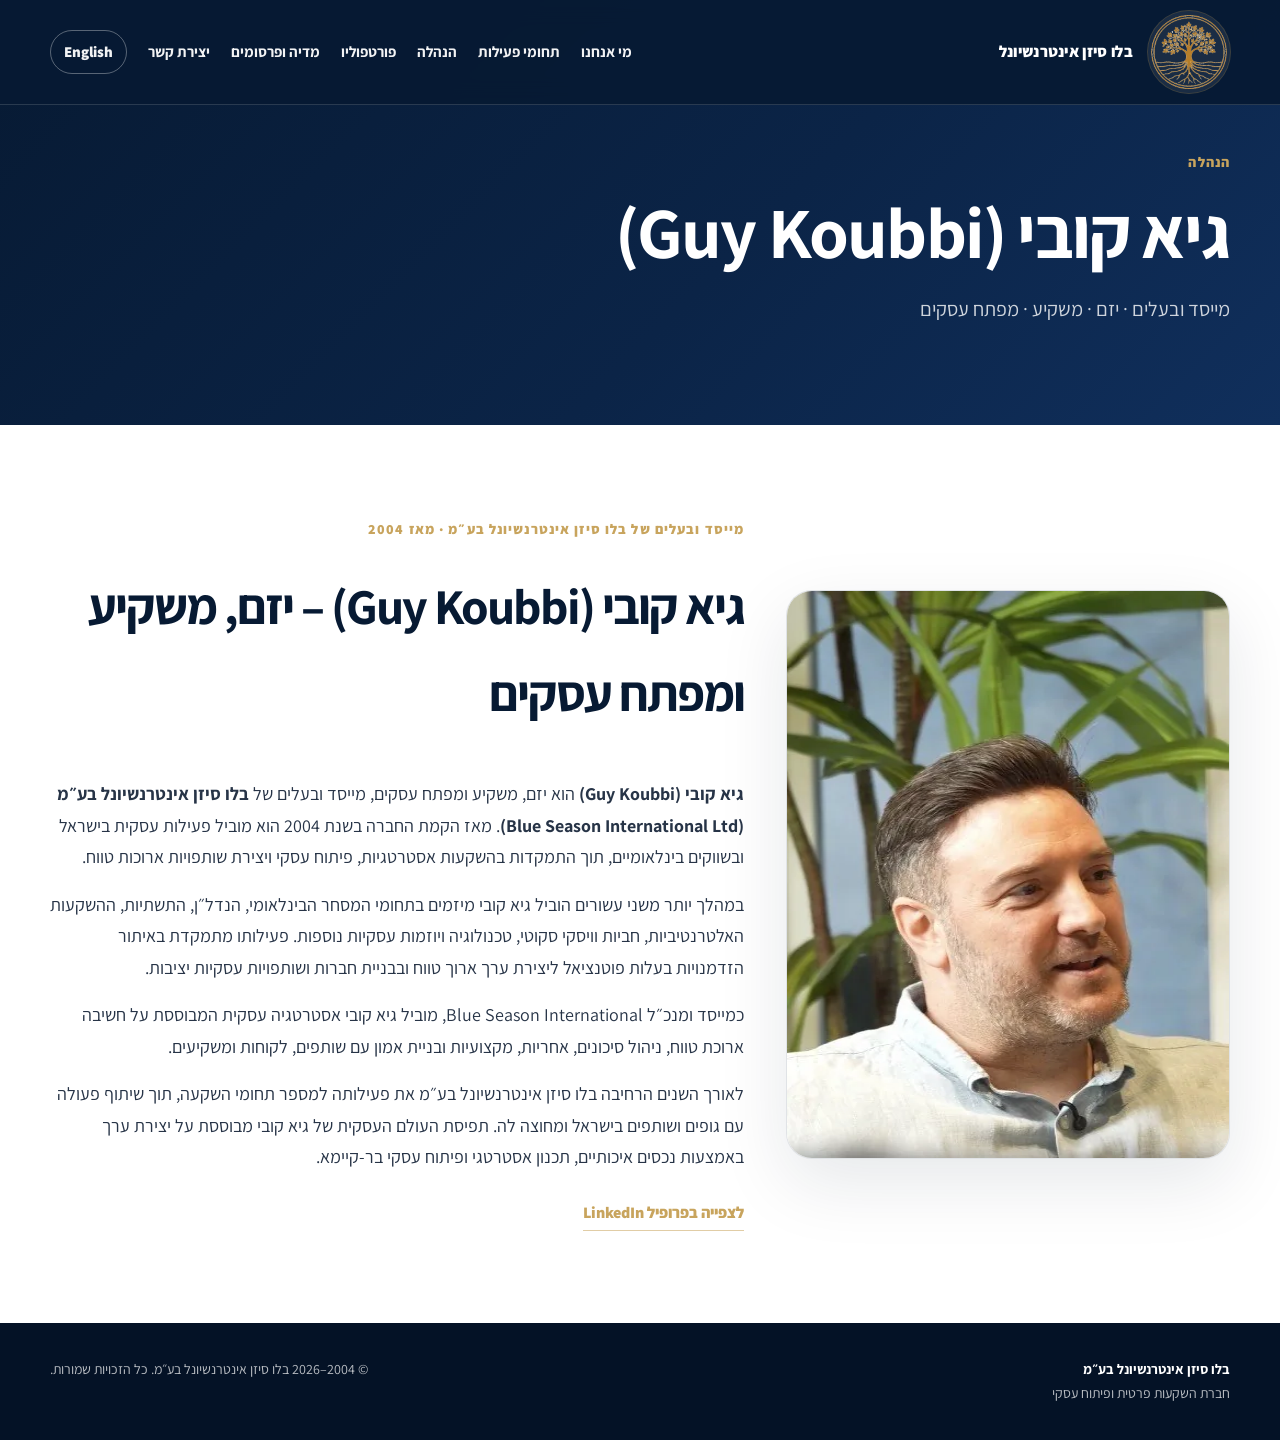
==== commit 5b1dfbe7: "Performance, mobile nav, SEO, accessibility and form fixes (HE + EN) Co-Authored-By: Claude Sonnet 5" ====
--- a/guy-koubbi-he.html
+++ b/guy-koubbi-he.html
@@ -5,16 +5,25 @@
   <meta name="viewport" content="width=device-width, initial-scale=1.0">
   <title>גיא קובי (Guy Koubbi) | בלו סיזן אינטרנשיונל בע״מ</title>
   <link rel="canonical" href="https://blueseasonint.com/guy-koubbi-he.html" />
+<link rel="alternate" hreflang="he" href="https://blueseasonint.com/guy-koubbi-he.html" />
+<link rel="alternate" hreflang="en" href="https://blueseasonint.com/guy-koubbi.html" />
+<link rel="alternate" hreflang="x-default" href="https://blueseasonint.com/guy-koubbi.html" />
+<meta property="og:site_name" content="בלו סיזן אינטרנשיונל בע״מ" />
+<meta property="og:locale" content="he_IL" />
+<meta property="og:locale:alternate" content="en_US" />
+<meta property="og:type" content="profile" />
+<meta property="og:url" content="https://blueseasonint.com/guy-koubbi-he.html" />
+<meta property="og:title" content="גיא קובי (Guy Koubbi) | בלו סיזן אינטרנשיונל בע״מ" />
+<meta property="og:description" content="גיא קובי (Guy Koubbi), מייסד ובעלים של בלו סיזן אינטרנשיונל בע״מ (Blue Season International Ltd), יזם, משקיע ומפתח עסקים." />
+<meta property="og:image" content="https://blueseasonint.com/assets/guy-koubbi.jpg" />
+<meta property="og:image:width" content="403" />
+<meta property="og:image:height" content="567" />
+<meta name="twitter:card" content="summary_large_image" />
+<meta name="twitter:title" content="גיא קובי (Guy Koubbi) | בלו סיזן אינטרנשיונל בע״מ" />
+<meta name="twitter:description" content="גיא קובי (Guy Koubbi), מייסד ובעלים של בלו סיזן אינטרנשיונל בע״מ (Blue Season International Ltd), יזם, משקיע ומפתח עסקים." />
+<meta name="twitter:image" content="https://blueseasonint.com/assets/guy-koubbi.jpg" />
+<meta name="theme-color" content="#071a33" />
   <meta name="description" content="גיא קובי (Guy Koubbi), מייסד ובעלים של בלו סיזן אינטרנשיונל בע״מ (Blue Season International Ltd), יזם, משקיע ומפתח עסקים.">
-  <meta property="og:title" content="גיא קובי (Guy Koubbi) | בלו סיזן אינטרנשיונל בע״מ">
-  <meta property="og:description" content="גיא קובי (Guy Koubbi), מייסד ובעלים של בלו סיזן אינטרנשיונל בע״מ (Blue Season International Ltd), יזם, משקיע ומפתח עסקים.">
-  <meta property="og:type" content="profile">
-  <meta property="og:url" content="https://blueseasonint.com/guy-koubbi-he.html">
-  <meta property="og:image" content="https://blueseasonint.com/assets/guy-koubbi.jpg">
-  <meta name="twitter:card" content="summary_large_image">
-  <meta name="twitter:title" content="גיא קובי (Guy Koubbi) | בלו סיזן אינטרנשיונל בע״מ">
-  <meta name="twitter:description" content="גיא קובי (Guy Koubbi), מייסד ובעלים של בלו סיזן אינטרנשיונל בע״מ (Blue Season International Ltd), יזם, משקיע ומפתח עסקים.">
-  <meta name="twitter:image" content="https://blueseasonint.com/assets/guy-koubbi.jpg">
   <link rel="icon" type="image/png" sizes="32x32" href="assets/favicon-32.png">
   <link rel="preconnect" href="https://fonts.googleapis.com">
   <link rel="preconnect" href="https://fonts.gstatic.com" crossorigin>
@@ -53,12 +62,16 @@
     ]
   }
   </script>
+<script>document.documentElement.classList.add("js")</script>
+<link rel="stylesheet" href="assets/site-fixes.css" />
+<script src="assets/site.js" defer></script>
 </head>
 <body>
+<a class="skip-link" href="#main-content">דלג לתוכן הראשי</a>
   <header>
     <div class="container nav">
       <a class="brand" href="index-he.html#top" aria-label="בלו סיזן אינטרנשיונל">
-        <img src="assets/blue-season-symbol.png" alt="לוגו בלו סיזן אינטרנשיונל בע״מ">
+        <img width="256" height="252" src="assets/blue-season-symbol.webp" alt="לוגו בלו סיזן אינטרנשיונל בע״מ">
         <span>בלו סיזן אינטרנשיונל</span>
       </a>
       <nav class="nav-links" aria-label="ניווט ראשי">
@@ -73,7 +86,7 @@
     </div>
   </header>
 
-  <main>
+  <main id="main-content">
     <section class="page-hero">
       <div class="container">
         <div class="eyebrow">הנהלה</div>
@@ -85,7 +98,7 @@
     <section>
       <div class="container media-intro">
         <a class="media-photo" href="https://www.linkedin.com/in/guy-koubbi-b1179429/" target="_blank" rel="noopener" aria-label="פרופיל LinkedIn של גיא קובי">
-          <img src="assets/guy-koubbi.jpg" alt="גיא קובי (Guy Koubbi), מייסד ומנכ״ל בלו סיזן אינטרנשיונל בע״מ (Blue Season International Ltd)">
+          <img width="403" height="567" src="assets/guy-koubbi.webp" alt="גיא קובי (Guy Koubbi), מייסד ומנכ״ל בלו סיזן אינטרנשיונל בע״מ (Blue Season International Ltd)">
         </a>
         <div class="media-bio">
           <div class="role">מייסד ובעלים של בלו סיזן אינטרנשיונל בע״מ · מאז 2004</div>
--- a/assets/site-fixes.css
+++ b/assets/site-fixes.css
@@ -0,0 +1,112 @@
+/* Shared fixes for all Blue Season pages (HE + EN).
+   Loaded after each page's inline <style>, so it wins on equal specificity. */
+
+/* ---- Anchors: fixed header no longer covers section titles ---- */
+section[id], main[id] { scroll-margin-top: 96px; }
+@media (max-width: 620px) { section[id], main[id] { scroll-margin-top: 80px; } }
+
+/* ---- Skip link ---- */
+.skip-link {
+  position: absolute; inset-inline-start: 12px; top: -64px; z-index: 2000;
+  background: #c8a45d; color: #071a33; padding: 10px 18px; border-radius: 10px;
+  font-weight: 800; transition: top .15s ease;
+}
+.skip-link:focus { top: 12px; }
+
+/* ---- Keyboard focus ---- */
+:focus-visible { outline: 3px solid #d8b870; outline-offset: 3px; border-radius: 6px; }
+input:focus-visible, textarea:focus-visible { outline: 2px solid #d8b870; outline-offset: 1px; border-color: #d8b870; }
+
+/* ---- Header: compact on scroll ---- */
+header .nav, header .brand img { transition: min-height .2s ease, width .2s ease, height .2s ease; }
+header.is-compact .nav { min-height: 76px; }
+header.is-compact .brand img { width: 56px; height: 56px; }
+
+/* ---- Mobile navigation (burger) ---- */
+.nav-toggle {
+  display: none; align-items: center; justify-content: center; flex-direction: column; gap: 5px;
+  width: 46px; height: 46px; padding: 0; margin: 0;
+  background: transparent; border: 1px solid rgba(255,255,255,.35); border-radius: 12px;
+  color: #fff; cursor: pointer;
+}
+.nav-toggle span { display: block; width: 20px; height: 2px; background: currentColor; border-radius: 2px; transition: transform .2s ease, opacity .2s ease; }
+.nav-toggle[aria-expanded="true"] span:nth-child(1) { transform: translateY(7px) rotate(45deg); }
+.nav-toggle[aria-expanded="true"] span:nth-child(2) { opacity: 0; }
+.nav-toggle[aria-expanded="true"] span:nth-child(3) { transform: translateY(-7px) rotate(-45deg); }
+
+@media (max-width: 980px) {
+  .mobile-lang { display: none !important; }              /* language switch now lives inside the menu */
+  .js header .nav-toggle { display: inline-flex; }
+  .js header .nav-links {
+    display: none; position: absolute; top: 100%; inset-inline: 0;
+    flex-direction: column; align-items: stretch; gap: 0;
+    background: #071a33; padding: 8px 22px 24px;
+    border-bottom: 1px solid rgba(255,255,255,.14);
+    max-height: calc(100vh - 78px); overflow-y: auto;
+    font-size: 17px; opacity: 1;
+  }
+  .js header .nav-links.is-open { display: flex; }
+  .js header .nav-links a { padding: 14px 4px; border-bottom: 1px solid rgba(255,255,255,.1); }
+  .js header .nav-links .nav-cta { margin-top: 16px; padding: 14px; text-align: center; border-bottom: 0; }
+  .js header .nav-links .lang-switch { margin-top: 12px; padding: 12px; text-align: center; }
+  /* No-JS fallback: keep links visible instead of hiding them */
+  html:not(.js) header .nav-links { display: flex; flex-wrap: wrap; gap: 6px 16px; font-size: 14px; padding-bottom: 10px; }
+  html:not(.js) header .nav { flex-wrap: wrap; }
+}
+
+/* ---- Cards: arrow position in RTL, no fake hover on non-links, visible CTA on touch ---- */
+html[dir="rtl"] .clickable-card::after { right: auto; left: 22px; content: "\2196"; }
+html[dir="rtl"] .clickable-card:hover::after { transform: translate(-3px, -3px); }
+.company-card:not(.clickable-card):hover,
+.production-card:not(.clickable-card):hover { transform: none; }
+@media (hover: none) { .visit-website { opacity: 1; transform: none; } }
+
+/* ---- Contrast bumps ---- */
+.position-block > span { color: rgba(255,255,255,.78); font-size: 12px; }
+.metric span { color: rgba(255,255,255,.82); }
+
+/* ---- Sponsored label on media cards ---- */
+.media-tag {
+  display: inline-block; margin-bottom: 10px; padding: 3px 11px;
+  border: 1px solid rgba(200,164,93,.55); border-radius: 999px;
+  background: #faf5e8; color: #7a5c1c; font-size: 12px; font-weight: 800; line-height: 1.6;
+}
+
+/* ---- Contact form ---- */
+.hp-field { position: absolute !important; width: 1px !important; height: 1px !important; padding: 0 !important; margin: -1px !important; border: 0 !important; overflow: hidden; clip-path: inset(50%); opacity: 0; pointer-events: none; }
+.form-note { margin: 0; font-size: 13px; color: rgba(255,255,255,.72); }
+.btn-whatsapp { margin-top: 18px; border-color: rgba(255,255,255,.4); color: #fff; width: fit-content; }
+.btn-whatsapp:hover { border-color: #c8a45d; color: #c8a45d; }
+.callback-form button[disabled] { opacity: .6; cursor: wait; }
+
+/* ---- Footer disclaimer ---- */
+.footer-disclaimer {
+  flex-basis: 100%; margin: 8px 0 0; padding-top: 18px;
+  border-top: 1px solid rgba(255,255,255,.12);
+  font-size: 12.5px; line-height: 1.7; color: rgba(255,255,255,.66); max-width: 920px;
+}
+
+/* ---- Floating WhatsApp button (phones/tablets) ---- */
+.fab-whatsapp {
+  display: none; position: fixed; inset-inline-end: 16px; bottom: 16px; z-index: 900;
+  background: #c8a45d; color: #071a33; font-weight: 800; font-size: 15px;
+  padding: 12px 18px; border-radius: 999px; box-shadow: 0 10px 30px rgba(0,0,0,.3);
+}
+@media (max-width: 980px) { .fab-whatsapp { display: inline-flex; } }
+
+/* ---- Reduced motion ---- */
+@media (prefers-reduced-motion: reduce) {
+  html { scroll-behavior: auto; }
+  *, *::before, *::after { transition-duration: .01ms !important; animation-duration: .01ms !important; }
+  .company-card:hover, .production-card:hover, .btn-primary:hover { transform: none; }
+}
+
+/* ---- Logos whose artwork is white on transparent (Channel22) need a dark plate ---- */
+.publisher-logo[src$="channel22.webp"] { background: #071a33; padding: 10px 14px; border-radius: 10px; }
+
+/* ---- Portfolio: align role badges across clickable / non-clickable cards ---- */
+.production-card:not(.clickable-card) .position-block { margin-bottom: 37px; }
+@media (max-width: 620px) { .production-card:not(.clickable-card) .position-block { margin-bottom: 0; } }
+
+/* Arrow badge sits above the logo panel */
+.clickable-card::after { z-index: 2; }
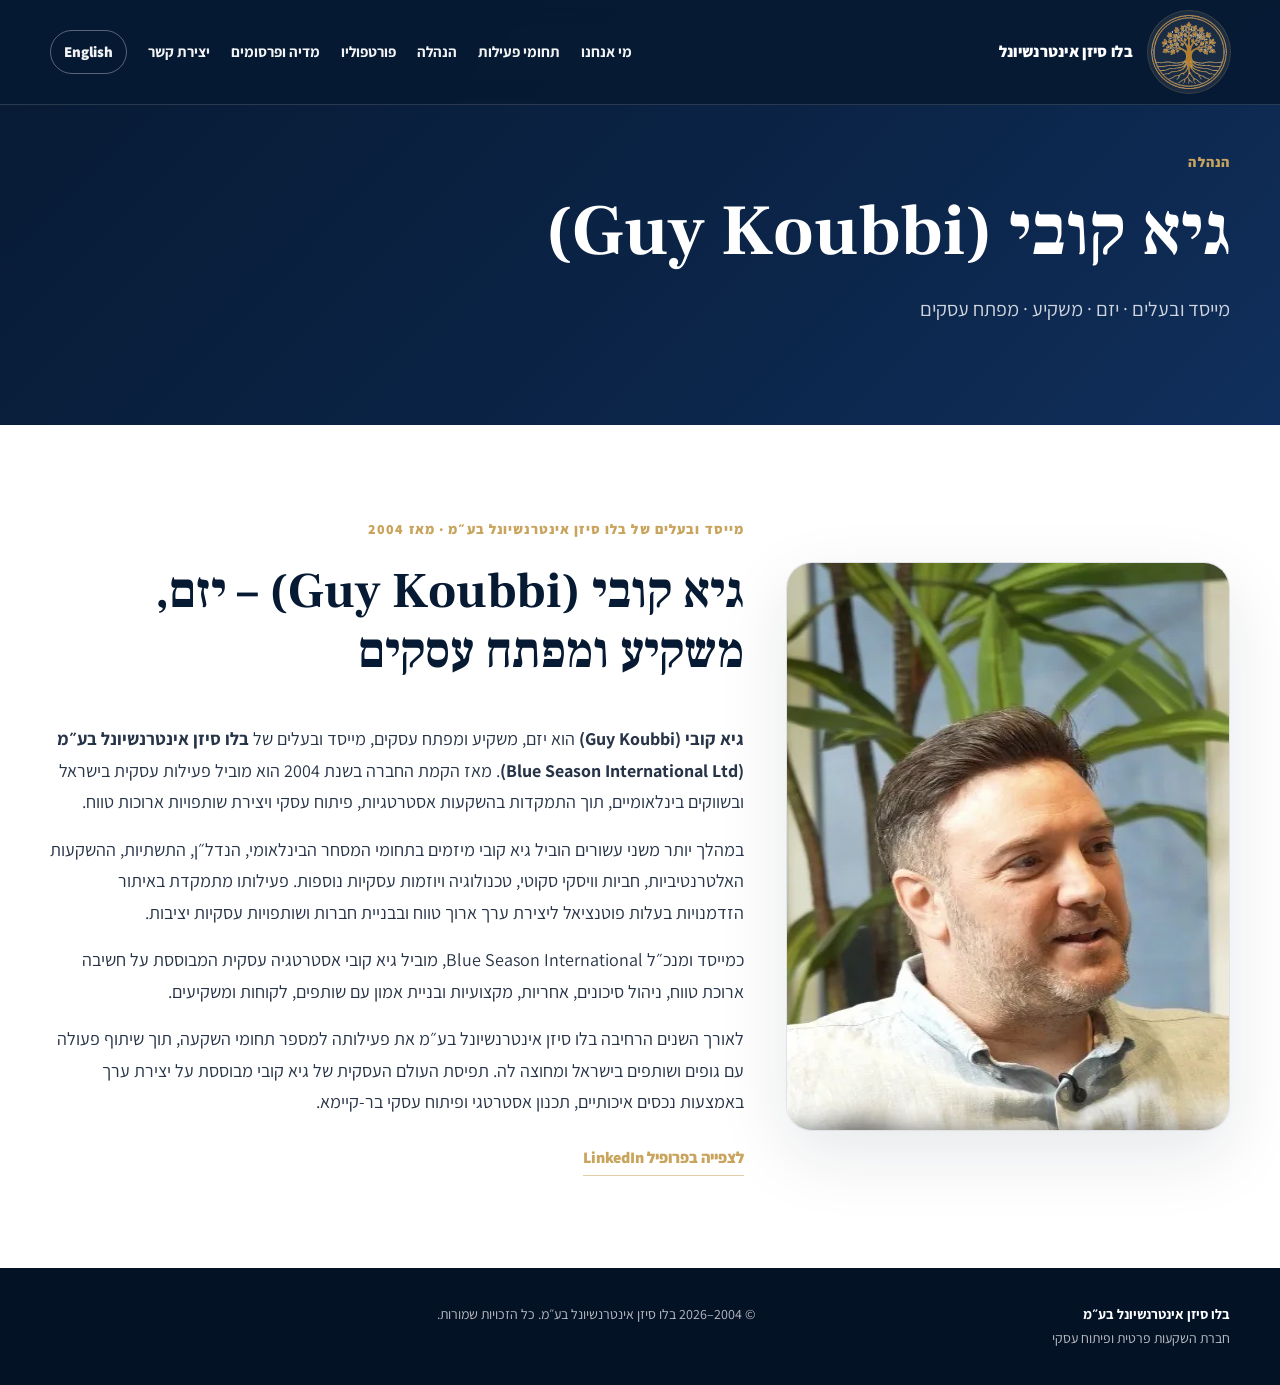
==== commit fcd5757c: "Premium polish: self-hosted fonts, serif display headings (HE/EN), hero atmosphere, 404 page, touch " ====
--- a/guy-koubbi-he.html
+++ b/guy-koubbi-he.html
@@ -25,9 +25,6 @@
 <meta name="theme-color" content="#071a33" />
   <meta name="description" content="גיא קובי (Guy Koubbi), מייסד ובעלים של בלו סיזן אינטרנשיונל בע״מ (Blue Season International Ltd), יזם, משקיע ומפתח עסקים.">
   <link rel="icon" type="image/png" sizes="32x32" href="assets/favicon-32.png">
-  <link rel="preconnect" href="https://fonts.googleapis.com">
-  <link rel="preconnect" href="https://fonts.gstatic.com" crossorigin>
-  <link href="https://fonts.googleapis.com/css2?family=Assistant:wght@400;500;600;700;800&display=swap" rel="stylesheet">
   <style>
 :root{--navy:#071a33;--navy-2:#102a4a;--gold:#c8a45d;--gold-2:#d8b870;--white:#fff;--muted:#677386;--light:#f4f6f9;--line:rgba(255,255,255,.14);--dark-line:rgba(7,26,51,.12);--shadow:0 24px 70px rgba(7,26,51,.10)}
 *{box-sizing:border-box}html{scroll-behavior:smooth}body{margin:0;font-family:'Assistant',Arial,sans-serif;color:var(--navy);background:#fff;line-height:1.75;direction:rtl;text-align:right}a{color:inherit;text-decoration:none}.container{width:min(1180px,calc(100% - 44px));margin:0 auto}header{position:fixed;top:0;width:100%;z-index:100;background:rgba(7,26,51,.94);backdrop-filter:blur(12px);border-bottom:1px solid var(--line)}.nav{min-height:104px;display:flex;align-items:center;justify-content:space-between;color:#fff;gap:20px}.brand{display:flex;align-items:center;gap:15px;font-weight:800;letter-spacing:.02em;text-transform:none;font-size:16px}.brand img{width:82px;height:82px;object-fit:contain;border-radius:50%;background:rgba(255,255,255,.08);box-shadow:0 0 0 1px rgba(200,164,93,.28);padding:3px}.nav-links{display:flex;gap:21px;align-items:center;font-size:15px;font-weight:700;opacity:.95}.nav-links a:hover{color:var(--gold)}.lang-switch{border:1px solid rgba(255,255,255,.35);padding:8px 13px;border-radius:999px;font-weight:800}.lang-switch:hover{border-color:var(--gold);color:var(--gold)}section{padding:92px 0}.eyebrow{color:var(--gold);letter-spacing:.08em;font-size:14px;font-weight:800;margin-bottom:18px}h1,h2,h3{margin-top:0}h1{font-family:'Assistant',Arial,sans-serif;font-size:clamp(48px,5.7vw,78px);line-height:1.08;letter-spacing:-.025em;margin-bottom:22px;max-width:760px}.linkedin-link{display:inline-flex;margin-top:10px;color:var(--gold);font-weight:900;border-bottom:1px solid rgba(200,164,93,.55);padding-bottom:3px}footer{background:#041226;color:rgba(255,255,255,.72);padding:34px 0;font-size:14px}.footer-inner{display:flex;justify-content:space-between;gap:20px;flex-wrap:wrap}footer strong{color:#fff}.page-hero{padding:150px 0 78px;background:linear-gradient(135deg,#071a33 0%,#0b2447 58%,#102f5c 100%);color:#fff}.page-hero h1{font-size:clamp(42px,6vw,72px)}.page-hero p{max-width:820px;color:rgba(255,255,255,.80);font-size:20px}.media-intro{display:grid;grid-template-columns:.78fr 1.22fr;gap:42px;align-items:center}.media-photo{border-radius:26px;overflow:hidden;box-shadow:var(--shadow);border:1px solid var(--dark-line);background:#fff}.media-photo img{width:100%;display:block}.media-bio h2{font-size:clamp(32px,4vw,50px);letter-spacing:-.04em}.media-bio .role{color:var(--gold);font-weight:800;letter-spacing:.08em;font-size:14px;margin-bottom:20px}.media-bio p{color:#273447;font-size:18px;margin:0 0 16px}
@@ -63,6 +60,12 @@
   }
   </script>
 <script>document.documentElement.classList.add("js")</script>
+<link rel="preload" href="assets/fonts/assistant-hebrew-wght-normal.woff2" as="font" type="font/woff2" crossorigin>
+<link rel="preload" href="assets/fonts/frank-ruhl-libre-hebrew-700-normal.woff2" as="font" type="font/woff2" crossorigin>
+<link rel="preload" href="assets/fonts/assistant-latin-wght-normal.woff2" as="font" type="font/woff2" crossorigin>
+<link rel="stylesheet" href="assets/fonts.css" />
+<link rel="manifest" href="site.webmanifest" />
+<link rel="apple-touch-icon" href="assets/apple-touch-icon.png" />
 <link rel="stylesheet" href="assets/site-fixes.css" />
 <script src="assets/site.js" defer></script>
 </head>
--- a/assets/fonts.css
+++ b/assets/fonts.css
@@ -0,0 +1,11 @@
+/* Self-hosted fonts (latin + hebrew subsets). Replaces Google Fonts: faster, no third-party requests. */
+@font-face{font-family:'Assistant';font-style:normal;font-weight:200 800;font-display:swap;src:url(fonts/assistant-hebrew-wght-normal.woff2) format('woff2-variations'),url(fonts/assistant-hebrew-wght-normal.woff2) format('woff2');unicode-range:U+0307-0308,U+0590-05FF,U+200C-2010,U+20AA,U+25CC,U+FB1D-FB4F}
+@font-face{font-family:'Assistant';font-style:normal;font-weight:200 800;font-display:swap;src:url(fonts/assistant-latin-wght-normal.woff2) format('woff2-variations'),url(fonts/assistant-latin-wght-normal.woff2) format('woff2');unicode-range:U+0000-00FF,U+0131,U+0152-0153,U+02BB-02BC,U+02C6,U+02DA,U+02DC,U+0304,U+0308,U+0329,U+2000-206F,U+20AC,U+2122,U+2191,U+2193,U+2212,U+2215,U+FEFF,U+FFFD}
+@font-face{font-family:'Inter';font-style:normal;font-weight:100 900;font-display:swap;src:url(fonts/inter-latin-wght-normal.woff2) format('woff2-variations'),url(fonts/inter-latin-wght-normal.woff2) format('woff2');unicode-range:U+0000-00FF,U+0131,U+0152-0153,U+02BB-02BC,U+02C6,U+02DA,U+02DC,U+0304,U+0308,U+0329,U+2000-206F,U+20AC,U+2122,U+2191,U+2193,U+2212,U+2215,U+FEFF,U+FFFD}
+@font-face{font-family:'Cormorant Garamond';font-style:normal;font-weight:500;font-display:swap;src:url(fonts/cormorant-garamond-latin-500-normal.woff2) format('woff2');unicode-range:U+0000-00FF,U+0131,U+0152-0153,U+02BB-02BC,U+02C6,U+02DA,U+02DC,U+0304,U+0308,U+0329,U+2000-206F,U+20AC,U+2122,U+2191,U+2193,U+2212,U+2215,U+FEFF,U+FFFD}
+@font-face{font-family:'Cormorant Garamond';font-style:normal;font-weight:600;font-display:swap;src:url(fonts/cormorant-garamond-latin-600-normal.woff2) format('woff2');unicode-range:U+0000-00FF,U+0131,U+0152-0153,U+02BB-02BC,U+02C6,U+02DA,U+02DC,U+0304,U+0308,U+0329,U+2000-206F,U+20AC,U+2122,U+2191,U+2193,U+2212,U+2215,U+FEFF,U+FFFD}
+@font-face{font-family:'Cormorant Garamond';font-style:normal;font-weight:700;font-display:swap;src:url(fonts/cormorant-garamond-latin-700-normal.woff2) format('woff2');unicode-range:U+0000-00FF,U+0131,U+0152-0153,U+02BB-02BC,U+02C6,U+02DA,U+02DC,U+0304,U+0308,U+0329,U+2000-206F,U+20AC,U+2122,U+2191,U+2193,U+2212,U+2215,U+FEFF,U+FFFD}
+@font-face{font-family:'Frank Ruhl Libre';font-style:normal;font-weight:500;font-display:swap;src:url(fonts/frank-ruhl-libre-hebrew-500-normal.woff2) format('woff2');unicode-range:U+0307-0308,U+0590-05FF,U+200C-2010,U+20AA,U+25CC,U+FB1D-FB4F}
+@font-face{font-family:'Frank Ruhl Libre';font-style:normal;font-weight:700;font-display:swap;src:url(fonts/frank-ruhl-libre-hebrew-700-normal.woff2) format('woff2');unicode-range:U+0307-0308,U+0590-05FF,U+200C-2010,U+20AA,U+25CC,U+FB1D-FB4F}
+@font-face{font-family:'Frank Ruhl Libre';font-style:normal;font-weight:500;font-display:swap;src:url(fonts/frank-ruhl-libre-latin-500-normal.woff2) format('woff2');unicode-range:U+0000-00FF,U+0131,U+0152-0153,U+02BB-02BC,U+02C6,U+02DA,U+02DC,U+0304,U+0308,U+0329,U+2000-206F,U+20AC,U+2122,U+2191,U+2193,U+2212,U+2215,U+FEFF,U+FFFD}
+@font-face{font-family:'Frank Ruhl Libre';font-style:normal;font-weight:700;font-display:swap;src:url(fonts/frank-ruhl-libre-latin-700-normal.woff2) format('woff2');unicode-range:U+0000-00FF,U+0131,U+0152-0153,U+02BB-02BC,U+02C6,U+02DA,U+02DC,U+0304,U+0308,U+0329,U+2000-206F,U+20AC,U+2122,U+2191,U+2193,U+2212,U+2215,U+FEFF,U+FFFD}
--- a/assets/site-fixes.css
+++ b/assets/site-fixes.css
@@ -110,3 +110,224 @@
 
 /* Arrow badge sits above the logo panel */
 .clickable-card::after { z-index: 2; }
+
+/* =====================================================================
+   VISUAL POLISH (round 2)
+   ===================================================================== */
+
+/* ---- Hero: tighter headline so the stats row is visible above the fold ---- */
+html[lang="he"] .hero h1 { font-size: clamp(40px, 4.4vw, 64px); line-height: 1.1; }
+html[lang="en"] .hero h1 { font-size: clamp(46px, 5vw, 72px); line-height: 1.04; }
+.hero-grid { padding-block: 56px; }
+.hero-photo { position: relative; align-self: center; }
+.hero-photo::after {
+  content: ""; position: absolute; inset: 0; pointer-events: none;
+  background: linear-gradient(180deg, transparent 55%, rgba(7,26,51,.5));
+}
+.hero-metrics .metric strong { font-size: 28px; line-height: 1.2; font-variant-numeric: tabular-nums; }
+
+/* ---- Section headings: gold accent bar ---- */
+.section-head h2::after,
+.portfolio-v2-head h2::after {
+  content: ""; display: block; width: 56px; height: 3px; margin-top: 16px; border-radius: 3px;
+  background: linear-gradient(90deg, #c8a45d, #e6cf9c);
+}
+.portfolio-v2-head h2::after { margin-inline: auto; }
+
+/* ---- Desktop nav: animated gold underline ---- */
+.nav-links a:not(.nav-cta):not(.lang-switch) { position: relative; }
+.nav-links a:not(.nav-cta):not(.lang-switch)::after {
+  content: ""; position: absolute; inset-inline: 0; bottom: -6px; height: 2px; background: #c8a45d;
+  transform: scaleX(0); transition: transform .25s ease;
+}
+.nav-links a:not(.nav-cta):not(.lang-switch):hover::after,
+.nav-links a:not(.nav-cta):not(.lang-switch):focus-visible::after { transform: scaleX(1); }
+@media (max-width: 980px) { .nav-links a::after { display: none !important; } }
+
+/* ---- Journey: real vertical timeline ---- */
+.timeline { position: relative; padding-inline-start: 30px; }
+.timeline::before {
+  content: ""; position: absolute; inset-block: 14px; inset-inline-start: 4px; width: 2px;
+  background: linear-gradient(180deg, #c8a45d, rgba(200,164,93,.12));
+}
+.timeline-item { position: relative; transition: box-shadow .25s ease, transform .25s ease; }
+.timeline-item::before {
+  content: ""; position: absolute; inset-inline-start: -32px; top: 34px; width: 14px; height: 14px; border-radius: 50%;
+  background: #c8a45d; box-shadow: 0 0 0 5px rgba(200,164,93,.22);
+}
+.timeline-item:hover { box-shadow: 0 18px 46px rgba(7,26,51,.08); }
+@media (max-width: 620px) { .timeline { padding-inline-start: 22px; } .timeline-item::before { inset-inline-start: -25px; top: 28px; } }
+
+/* ---- Activities: image zoom on hover ---- */
+.activity-img { transition: transform .5s ease; }
+.activity { overflow: hidden; }
+.activity:hover .activity-img { transform: scale(1.05); }
+.activity-img { transform-origin: center; }
+.activity-body { position: relative; background: #fff; }
+
+/* ---- Portfolio: featured card glow, seamless kindergarten logo ---- */
+.featured-company.production-card {
+  box-shadow: 0 30px 90px rgba(0,0,0,.34), 0 0 0 1px rgba(216,184,112,.3), 0 0 70px rgba(216,184,112,.14);
+}
+@media (min-width: 981px) { .featured-company.production-card { transform: translateY(-6px); } .featured-company.production-card:hover { transform: translateY(-14px); } }
+.logo-kindergarten { mix-blend-mode: multiply; }
+
+/* ---- Media: calm greyscale logos that colour up on hover ---- */
+.media-card .publisher-logo { filter: grayscale(1); opacity: .82; transition: filter .3s ease, opacity .3s ease; }
+.media-card:hover .publisher-logo, .media-card:focus-within .publisher-logo { filter: none; opacity: 1; }
+@media (hover: none) { .media-card .publisher-logo { filter: none; opacity: 1; } }
+.media-card { transition: transform .25s ease, box-shadow .25s ease, border-color .25s ease; }
+.media-card:hover { transform: translateY(-4px); box-shadow: 0 22px 54px rgba(7,26,51,.10); border-color: rgba(200,164,93,.5); }
+.media-card .btn { transition: background .2s ease, color .2s ease, transform .2s ease; }
+.media-card .btn:hover { background: #c8a45d; color: #071a33; }
+
+/* ---- Buttons ---- */
+.btn-primary { box-shadow: 0 10px 28px rgba(200,164,93,.25); }
+.btn-primary:hover { transform: translateY(-2px); box-shadow: 0 14px 34px rgba(200,164,93,.38); }
+.btn-secondary:hover { border-color: #c8a45d; color: #c8a45d; }
+
+/* ---- Form states ---- */
+input:user-invalid, textarea:user-invalid { border-color: #e58a8a; }
+
+/* ---- Scroll progress bar ---- */
+.scroll-progress {
+  position: fixed; top: 0; inset-inline: 0; height: 3px; z-index: 1001; pointer-events: none;
+  background: linear-gradient(90deg, #c8a45d, #e6cf9c); transform: scaleX(var(--p, 0)); transform-origin: left center;
+}
+html[dir="rtl"] .scroll-progress { transform-origin: right center; }
+
+/* ---- Reveal on scroll (only when JS added .reveal; keyframes so hover transforms keep working) ---- */
+.reveal { opacity: 0; }
+.reveal.in { animation: bs-rise .75s cubic-bezier(.2,.7,.2,1) both; animation-delay: var(--d, 0s); }
+@keyframes bs-rise { from { opacity: 0; translate: 0 26px; } to { opacity: 1; translate: 0 0; } }
+@media (prefers-reduced-motion: reduce) { .reveal { opacity: 1; } .reveal.in { animation: none; } .scroll-progress { display: none; } }
+
+/* ---- Print: clean one-pager for sharing ---- */
+@media print {
+  header, .fab-whatsapp, .scroll-progress, .nav-toggle, .skip-link, .callback-form, .btn-row { display: none !important; }
+  .hero { min-height: 0; padding-top: 24px; }
+  .reveal { opacity: 1 !important; animation: none !important; }
+  section { padding: 28px 0; break-inside: avoid; }
+  * { -webkit-print-color-adjust: exact; print-color-adjust: exact; }
+}
+
+/* "22+" must not render as "+22" in RTL */
+html[dir="rtl"] .metric strong { direction: ltr; text-align: right; }
+
+/* =====================================================================
+   VISUAL POLISH (round 3)
+   ===================================================================== */
+
+/* ---- Editorial coverage strip under the hero ---- */
+.press-strip { background: #fff; border-bottom: 1px solid rgba(7,26,51,.08); padding: 26px 0; }
+.press-strip .container { display: flex; align-items: center; justify-content: center; flex-wrap: wrap; gap: 18px 52px; }
+.press-strip-label { font-size: 12px; font-weight: 800; letter-spacing: .14em; text-transform: uppercase; color: #677386; }
+html[lang="he"] .press-strip-label { letter-spacing: .04em; font-size: 13px; }
+.press-strip a { display: flex; align-items: center; height: 34px; }
+.press-strip img { height: 100%; width: auto; max-width: 140px; object-fit: contain; filter: grayscale(1); opacity: .72; transition: filter .3s ease, opacity .3s ease; }
+.press-strip a:hover img, .press-strip a:focus-visible img { filter: none; opacity: 1; }
+@media (hover: none) { .press-strip img { filter: none; opacity: 1; } }
+@media (max-width: 620px) { .press-strip { padding: 20px 0; } .press-strip .container { gap: 14px 30px; } .press-strip a { height: 28px; } }
+
+/* ---- Hero metrics stay compact (3 across) on phones ---- */
+@media (max-width: 620px) {
+  .hero-metrics { grid-template-columns: repeat(3, 1fr); margin-top: 26px; }
+  .hero-metrics .metric { padding: 14px 10px; }
+  .hero-metrics .metric strong { font-size: 22px; }
+  .hero-metrics .metric span { font-size: 12px; line-height: 1.35; display: block; }
+}
+
+/* ---- Floating WhatsApp: only after the hero, hidden while the form is on screen ---- */
+.js .fab-whatsapp { opacity: 0; transform: translateY(14px); pointer-events: none; transition: opacity .25s ease, transform .25s ease; }
+.js .fab-whatsapp.is-visible { opacity: 1; transform: none; pointer-events: auto; }
+
+/* ---- Contact heading rhythm ---- */
+.contact-box h2 { line-height: 1.15; }
+
+/* ---- Footer ---- */
+footer .footer-inner { display: grid; grid-template-columns: 1.3fr 1fr 1fr; gap: 30px 48px; align-items: start; }
+.footer-brand { display: flex; align-items: center; gap: 14px; }
+.footer-brand img { width: 56px; height: 56px; object-fit: contain; border-radius: 50%; background: rgba(255,255,255,.06); padding: 3px; box-shadow: 0 0 0 1px rgba(200,164,93,.28); }
+.footer-brand strong { display: block; font-size: 16px; }
+.footer-brand span { display: block; font-size: 13px; color: rgba(255,255,255,.66); line-height: 1.5; }
+.footer-col-title { display: block; margin-bottom: 10px; font-size: 12px; font-weight: 800; letter-spacing: .12em; text-transform: uppercase; color: #c8a45d; }
+html[lang="he"] .footer-col-title { letter-spacing: .03em; font-size: 13px; }
+.footer-links { display: grid; gap: 6px; }
+.footer-links a { color: rgba(255,255,255,.82); transition: color .2s ease; }
+.footer-links a:hover, .footer-links a:focus-visible { color: #d8b870; }
+.footer-nav-cols { display: grid; grid-template-columns: 1fr 1fr; gap: 6px 24px; }
+footer .footer-disclaimer { grid-column: 1 / -1; flex-basis: auto; max-width: none; margin: 4px 0 0; }
+.footer-copy { grid-column: 1 / -1; font-size: 13px; color: rgba(255,255,255,.6); }
+@media (max-width: 980px) { footer .footer-inner { grid-template-columns: 1fr 1fr; } .footer-brand { grid-column: 1 / -1; } }
+@media (max-width: 620px) { footer .footer-inner { grid-template-columns: 1fr; gap: 24px; } }
+@media print { .press-strip, footer nav { display: none !important; } }
+
+/* ---- Featured card: logo sits directly on the dark green card (no cream plate) ---- */
+.production-card .premium-logo-panel.logo-on-dark {
+  background: radial-gradient(ellipse at 50% 45%, rgba(216,184,112,.14), transparent 68%);
+  border-color: rgba(216,184,112,.28); box-shadow: none; padding: 14px 18px;
+}
+.logo-on-dark .logo-caskflow { max-width: 94%; max-height: 190px; filter: drop-shadow(0 6px 18px rgba(0,0,0,.35)); }
+
+/* =====================================================================
+   PREMIUM POLISH (round 4): typography, hero atmosphere, scroll cue
+   ===================================================================== */
+
+/* ---- Typography: serif display headings (Hebrew: Frank Ruhl Libre, English: Cormorant Garamond) ---- */
+html[lang="he"] h1,
+html[lang="he"] .section-head h2,
+html[lang="he"] .portfolio-v2-head h2,
+html[lang="he"] #portfolio h2,
+html[lang="he"] .contact-box h2,
+html[lang="he"] .page-hero h1,
+html[lang="he"] .media-bio h2,
+html[lang="he"] #portfolio .production-card h3 {
+  font-family: 'Frank Ruhl Libre', 'Assistant', Georgia, serif;
+  font-weight: 700; letter-spacing: 0;
+}
+html[lang="he"] .hero h1 { font-size: clamp(44px, 4.8vw, 70px); line-height: 1.12; }
+html[lang="he"] .section-head h2 { font-size: clamp(38px, 4.8vw, 58px); line-height: 1.12; }
+html[lang="he"] #portfolio .production-card h3 { font-size: 26px; line-height: 1.25; }
+
+html[lang="en"] h1,
+html[lang="en"] .section-head h2,
+html[lang="en"] .contact-box h2,
+html[lang="en"] .leader-text h2,
+html[lang="en"] .page-hero h1,
+html[lang="en"] .section-title,
+html[lang="en"] .media-bio h2 {
+  font-family: 'Cormorant Garamond', Georgia, serif; font-weight: 700; letter-spacing: -.01em;
+}
+html[lang="en"] .section-head h2 { font-size: clamp(44px, 5.4vw, 66px); line-height: 1.04; }
+html[lang="en"] .contact-box h2 { font-size: 52px; }
+
+/* ---- Hero atmosphere: slow gold glow + fine grain ---- */
+.hero::before { animation: bs-drift 22s ease-in-out infinite alternate; will-change: transform; }
+@keyframes bs-drift { from { transform: translate3d(-1.5%, -1%, 0) scale(1.02); } to { transform: translate3d(1.5%, 1%, 0) scale(1.07); } }
+.hero::after {
+  content: ""; position: absolute; inset: 0; pointer-events: none; opacity: .09; mix-blend-mode: overlay;
+  background-image: url("data:image/svg+xml;utf8,<svg xmlns='http://www.w3.org/2000/svg' width='180' height='180'><filter id='n'><feTurbulence type='fractalNoise' baseFrequency='.85' numOctaves='2' stitchTiles='stitch'/></filter><rect width='100%25' height='100%25' filter='url(%23n)'/></svg>");
+}
+@media (prefers-reduced-motion: reduce) { .hero::before { animation: none; } .scroll-cue i::after { animation: none; } }
+
+/* ---- Scroll cue ---- */
+.scroll-cue {
+  position: absolute; inset-inline: 0; bottom: 18px; margin-inline: auto; width: fit-content; z-index: 3;
+  display: none; flex-direction: column; align-items: center; gap: 8px;
+  color: rgba(255,255,255,.62); font-size: 11px; font-weight: 800; letter-spacing: .22em; text-transform: uppercase;
+}
+html[lang="he"] .scroll-cue { letter-spacing: .06em; font-size: 12px; }
+.scroll-cue i { position: relative; display: block; width: 1px; height: 38px; background: rgba(255,255,255,.22); overflow: hidden; }
+.scroll-cue i::after { content: ""; position: absolute; left: 0; top: -14px; width: 1px; height: 14px; background: #d8b870; animation: bs-cue 2.2s ease-in-out infinite; }
+@keyframes bs-cue { 0% { top: -14px; } 70%, 100% { top: 38px; } }
+.scroll-cue:hover { color: #d8b870; }
+@media (min-width: 981px) and (min-height: 760px) { .scroll-cue { display: flex; } }
+@media print { .scroll-cue, .hero::after { display: none !important; } }
+
+/* ---- Heading rhythm with the serif faces ---- */
+html[lang="en"] h1, html[lang="en"] h2, html[lang="en"] .section-title { line-height: 1.1; }
+html[lang="he"] h2 { line-height: 1.2; }
+html[lang="he"] #portfolio .portfolio-v2-head h2 { font-size: clamp(36px, 4.2vw, 56px); }
+html[lang="en"] .media-bio h2 { font-size: clamp(34px, 4vw, 52px); }
+
+html[lang="en"] .media-bio h2, html[lang="en"] .section-title { margin-bottom: 16px; }
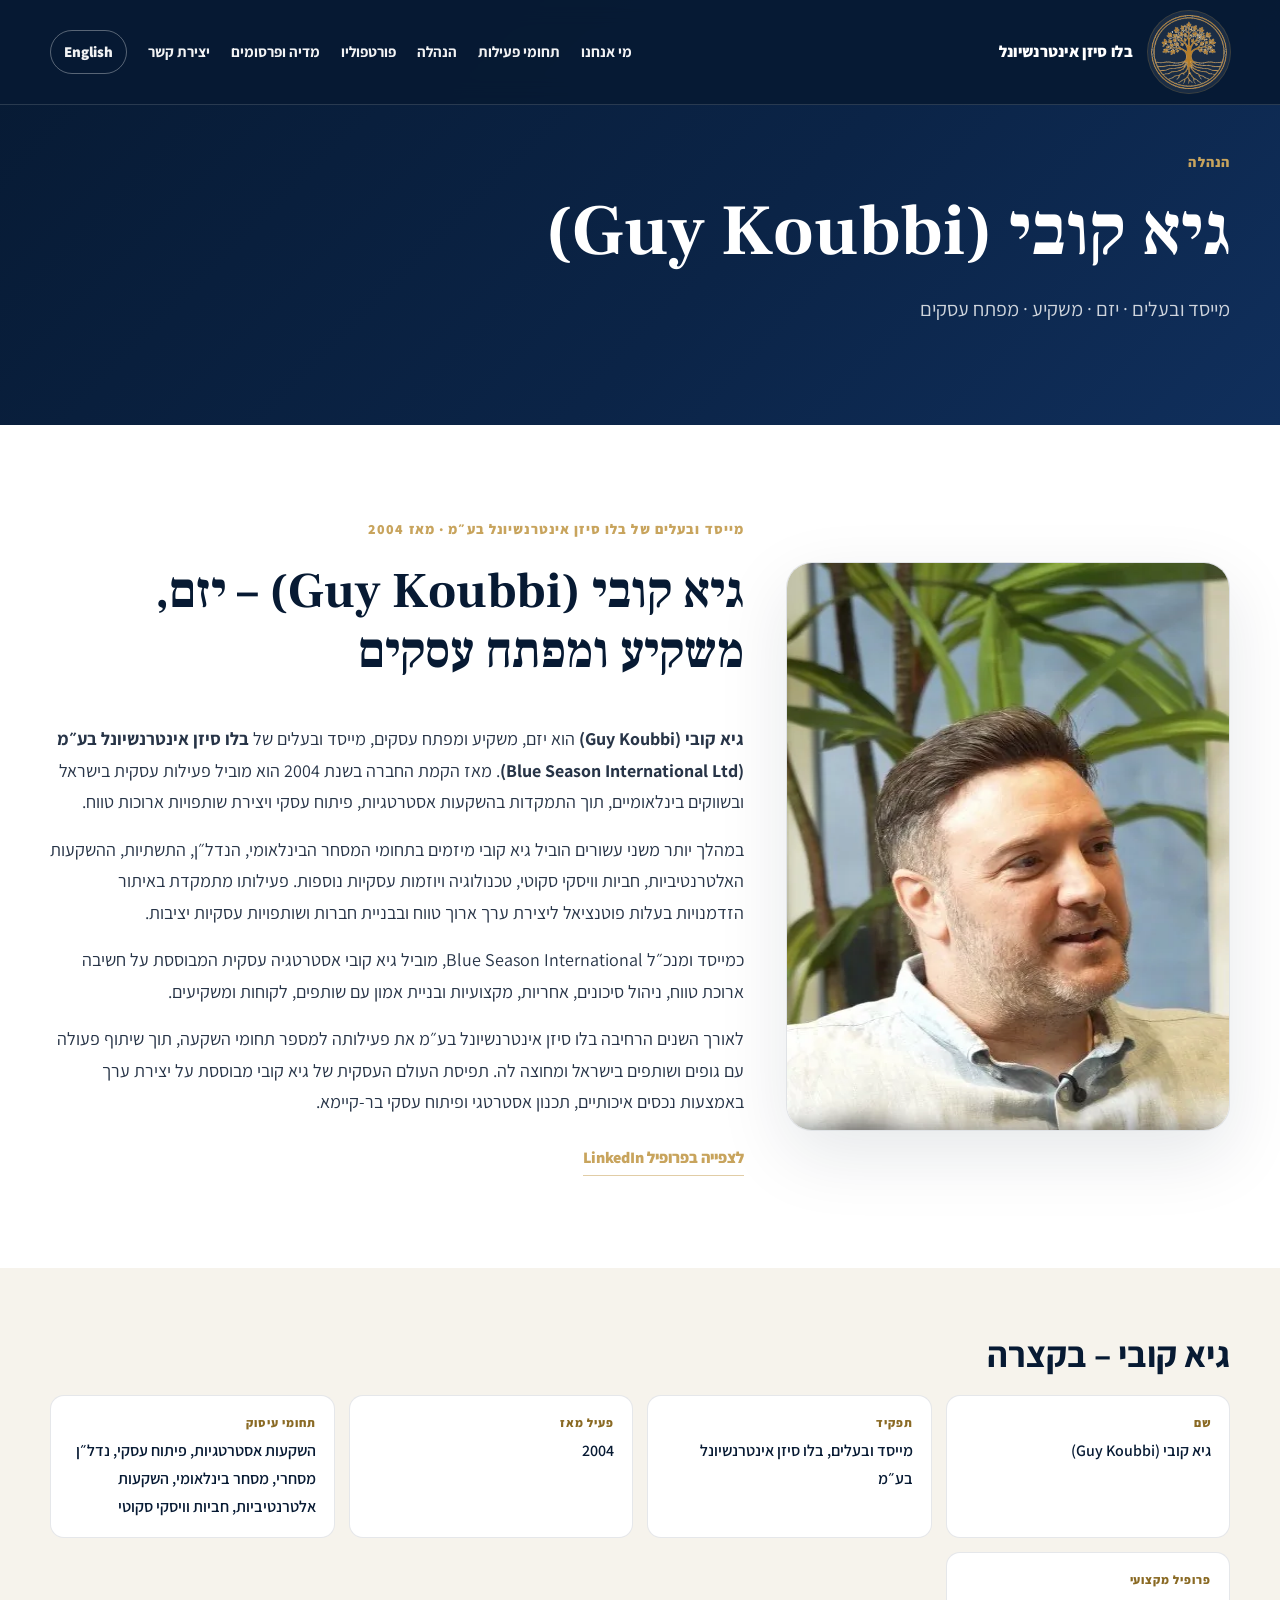
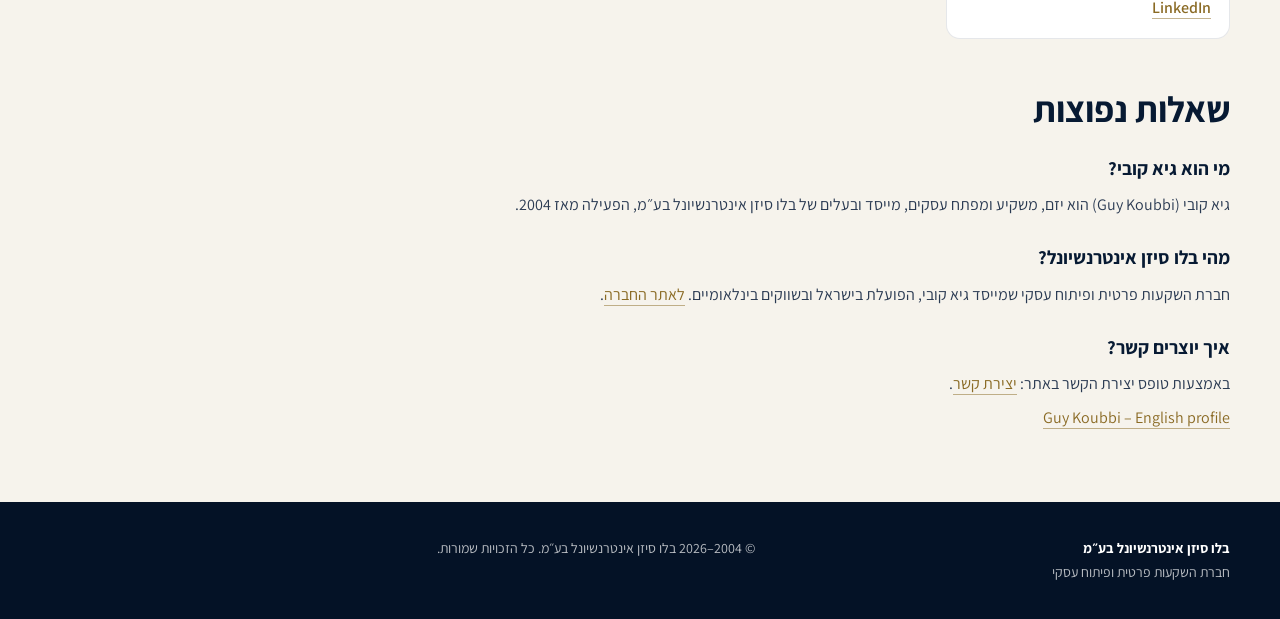
==== commit 3277cfb8: "SEO for the name Guy Koubbi / גיא קובי: profile schema graph, facts + FAQ blocks, internal links, og" ====
--- a/guy-koubbi-he.html
+++ b/guy-koubbi-he.html
@@ -15,14 +15,15 @@
 <meta property="og:url" content="https://blueseasonint.com/guy-koubbi-he.html" />
 <meta property="og:title" content="גיא קובי (Guy Koubbi) | בלו סיזן אינטרנשיונל בע״מ" />
 <meta property="og:description" content="גיא קובי (Guy Koubbi), מייסד ובעלים של בלו סיזן אינטרנשיונל בע״מ (Blue Season International Ltd), יזם, משקיע ומפתח עסקים." />
-<meta property="og:image" content="https://blueseasonint.com/assets/guy-koubbi.jpg" />
-<meta property="og:image:width" content="403" />
-<meta property="og:image:height" content="567" />
+<meta property="og:image" content="https://blueseasonint.com/assets/og-image.jpg" />
+<meta property="og:image:width" content="1200" />
+<meta property="og:image:height" content="630" />
 <meta name="twitter:card" content="summary_large_image" />
 <meta name="twitter:title" content="גיא קובי (Guy Koubbi) | בלו סיזן אינטרנשיונל בע״מ" />
 <meta name="twitter:description" content="גיא קובי (Guy Koubbi), מייסד ובעלים של בלו סיזן אינטרנשיונל בע״מ (Blue Season International Ltd), יזם, משקיע ומפתח עסקים." />
-<meta name="twitter:image" content="https://blueseasonint.com/assets/guy-koubbi.jpg" />
+<meta name="twitter:image" content="https://blueseasonint.com/assets/og-image.jpg" />
 <meta name="theme-color" content="#071a33" />
+  <meta name="keywords" content="גיא קובי, Guy Koubbi, בלו סיזן אינטרנשיונל, יזם, משקיע, מפתח עסקים">
   <meta name="description" content="גיא קובי (Guy Koubbi), מייסד ובעלים של בלו סיזן אינטרנשיונל בע״מ (Blue Season International Ltd), יזם, משקיע ומפתח עסקים.">
   <link rel="icon" type="image/png" sizes="32x32" href="assets/favicon-32.png">
   <style>
@@ -32,33 +33,83 @@
 @media(max-width:620px){.container{width:min(100% - 28px,1180px)}section{padding:68px 0}.brand img{width:54px;height:54px}.nav{min-height:78px}.page-hero{padding-top:118px}}
   </style>
   <script type="application/ld+json">
-  {
-    "@context":"https://schema.org",
-    "@type":"Person",
-    "name":"Guy Koubbi",
-    "alternateName":"גיא קובי",
-    "url":"https://blueseasonint.com/guy-koubbi-he.html",
-    "image":"https://blueseasonint.com/assets/guy-koubbi.jpg",
-    "jobTitle":"Founder & CEO",
-    "worksFor":{
-      "@type":"Organization",
-      "name":"Blue Season International Ltd.",
-      "alternateName":"בלו סיזן אינטרנשיונל בע״מ",
-      "url":"https://blueseasonint.com"
- },
-    "sameAs":[
-      "https://www.linkedin.com/in/guy-koubbi-b1179429/"
-    ],
-    "knowsAbout":[
-      "Business Development",
-      "Strategic Investments",
-      "Alternative Investments",
-      "Commercial Real Estate",
-      "International Trade",
-      "Scotch Whisky Casks"
-    ]
-  }
-  </script>
+{
+  "@context": "https://schema.org",
+  "@graph": [
+    {
+      "@type": "ProfilePage",
+      "@id": "https://blueseasonint.com/guy-koubbi-he.html#webpage",
+      "url": "https://blueseasonint.com/guy-koubbi-he.html",
+      "inLanguage": "he",
+      "name": "גיא קובי (Guy Koubbi)",
+      "isPartOf": {
+        "@id": "https://blueseasonint.com/#website"
+      },
+      "mainEntity": {
+        "@id": "https://blueseasonint.com/guy-koubbi.html#person"
+      },
+      "breadcrumb": {
+        "@id": "https://blueseasonint.com/guy-koubbi-he.html#breadcrumb"
+      },
+      "primaryImageOfPage": {
+        "@type": "ImageObject",
+        "url": "https://blueseasonint.com/assets/guy-koubbi.jpg",
+        "width": 403,
+        "height": 567
+      }
+    },
+    {
+      "@type": "Person",
+      "@id": "https://blueseasonint.com/guy-koubbi.html#person",
+      "name": "Guy Koubbi",
+      "alternateName": [
+        "גיא קובי"
+      ],
+      "description": "Guy Koubbi (גיא קובי) is the founder and owner of Blue Season International Ltd., an entrepreneur, investor and business developer active since 2004.",
+      "url": "https://blueseasonint.com/guy-koubbi.html",
+      "mainEntityOfPage": "https://blueseasonint.com/guy-koubbi-he.html",
+      "image": "https://blueseasonint.com/assets/guy-koubbi.jpg",
+      "jobTitle": "Founder & Owner",
+      "worksFor": {
+        "@id": "https://blueseasonint.com/#organization"
+      },
+      "sameAs": [
+        "https://www.linkedin.com/in/guy-koubbi-b1179429/"
+      ],
+      "knowsAbout": [
+        "Business Development",
+        "Strategic Investments",
+        "Alternative Investments",
+        "Commercial Real Estate",
+        "International Trade",
+        "Scotch Whisky Casks"
+      ],
+      "knowsLanguage": [
+        "he",
+        "en"
+      ]
+    },
+    {
+      "@type": "BreadcrumbList",
+      "@id": "https://blueseasonint.com/guy-koubbi-he.html#breadcrumb",
+      "itemListElement": [
+        {
+          "@type": "ListItem",
+          "position": 1,
+          "name": "בלו סיזן אינטרנשיונל",
+          "item": "https://blueseasonint.com/index-he.html"
+        },
+        {
+          "@type": "ListItem",
+          "position": 2,
+          "name": "גיא קובי (Guy Koubbi)",
+          "item": "https://blueseasonint.com/guy-koubbi-he.html"
+        }
+      ]
+    }
+  ]
+}
+</script>
 <script>document.documentElement.classList.add("js")</script>
 <link rel="preload" href="assets/fonts/assistant-hebrew-wght-normal.woff2" as="font" type="font/woff2" crossorigin>
 <link rel="preload" href="assets/fonts/frank-ruhl-libre-hebrew-700-normal.woff2" as="font" type="font/woff2" crossorigin>
@@ -114,6 +165,27 @@
         </div>
       </div>
     </section>
+
+    <section class="profile-facts">
+      <div class="container">
+        <h2>גיא קובי – בקצרה</h2>
+        <dl class="facts">
+          <div><dt>שם</dt><dd>גיא קובי (Guy Koubbi)</dd></div>
+          <div><dt>תפקיד</dt><dd>מייסד ובעלים, בלו סיזן אינטרנשיונל בע״מ</dd></div>
+          <div><dt>פעיל מאז</dt><dd>2004</dd></div>
+          <div><dt>תחומי עיסוק</dt><dd>השקעות אסטרטגיות, פיתוח עסקי, נדל״ן מסחרי, מסחר בינלאומי, השקעות אלטרנטיביות, חביות וויסקי סקוטי</dd></div>
+          <div><dt>פרופיל מקצועי</dt><dd><a href="https://www.linkedin.com/in/guy-koubbi-b1179429/" target="_blank" rel="noopener">LinkedIn</a></dd></div>
+        </dl>
+        <h2>שאלות נפוצות</h2>
+        <h3>מי הוא גיא קובי?</h3>
+        <p>גיא קובי (Guy Koubbi) הוא יזם, משקיע ומפתח עסקים, מייסד ובעלים של בלו סיזן אינטרנשיונל בע״מ, הפעילה מאז 2004.</p>
+        <h3>מהי בלו סיזן אינטרנשיונל?</h3>
+        <p>חברת השקעות פרטית ופיתוח עסקי שמייסד גיא קובי, הפועלת בישראל ובשווקים בינלאומיים. <a href="index-he.html">לאתר החברה</a>.</p>
+        <h3>איך יוצרים קשר?</h3>
+        <p>באמצעות טופס יצירת הקשר באתר: <a href="index-he.html#contact">יצירת קשר</a>.</p>
+        <p><a href="guy-koubbi.html" hreflang="en" lang="en">Guy Koubbi – English profile</a></p>
+      </div>
+    </section>
   </main>
 
   <footer>
--- a/assets/site-fixes.css
+++ b/assets/site-fixes.css
@@ -331,3 +331,20 @@
 html[lang="en"] .media-bio h2 { font-size: clamp(34px, 4vw, 52px); }
 
 html[lang="en"] .media-bio h2, html[lang="en"] .section-title { margin-bottom: 16px; }
+
+/* SEO profile block + name links */
+.profile-facts{padding:64px 0;background:#f6f3ec}
+.profile-facts h2{font-size:clamp(26px,3.2vw,36px);margin:0 0 20px;color:#071a33}
+.profile-facts h2:not(:first-child){margin-top:48px}
+.profile-facts h3{font-size:19px;margin:22px 0 6px;color:#071a33}
+.profile-facts p{margin:0 0 6px;color:#2a3a52;max-width:760px}
+.profile-facts a{color:#8a6a24;border-bottom:1px solid rgba(138,106,36,.5)}
+.profile-facts .facts{display:grid;grid-template-columns:repeat(auto-fit,minmax(240px,1fr));gap:14px;margin:0}
+.profile-facts .facts>div{background:#fff;border:1px solid rgba(7,26,51,.1);border-radius:14px;padding:16px 18px}
+.profile-facts dt{font-size:12px;letter-spacing:.08em;text-transform:uppercase;color:#8a6a24;font-weight:800;margin-bottom:4px}
+.profile-facts dd{margin:0;color:#071a33;font-weight:600}
+.leader-text h2 a{color:inherit;border:0}
+.leader-text h2 a:hover{color:var(--gold)}
+.leader-text .name-latin{font-size:.55em;font-weight:500;opacity:.7}
+.leader-text .profile-link{color:var(--gold);font-weight:800;white-space:nowrap}
+.founder-caption a{color:inherit;border-bottom:1px solid rgba(200,164,93,.6)}
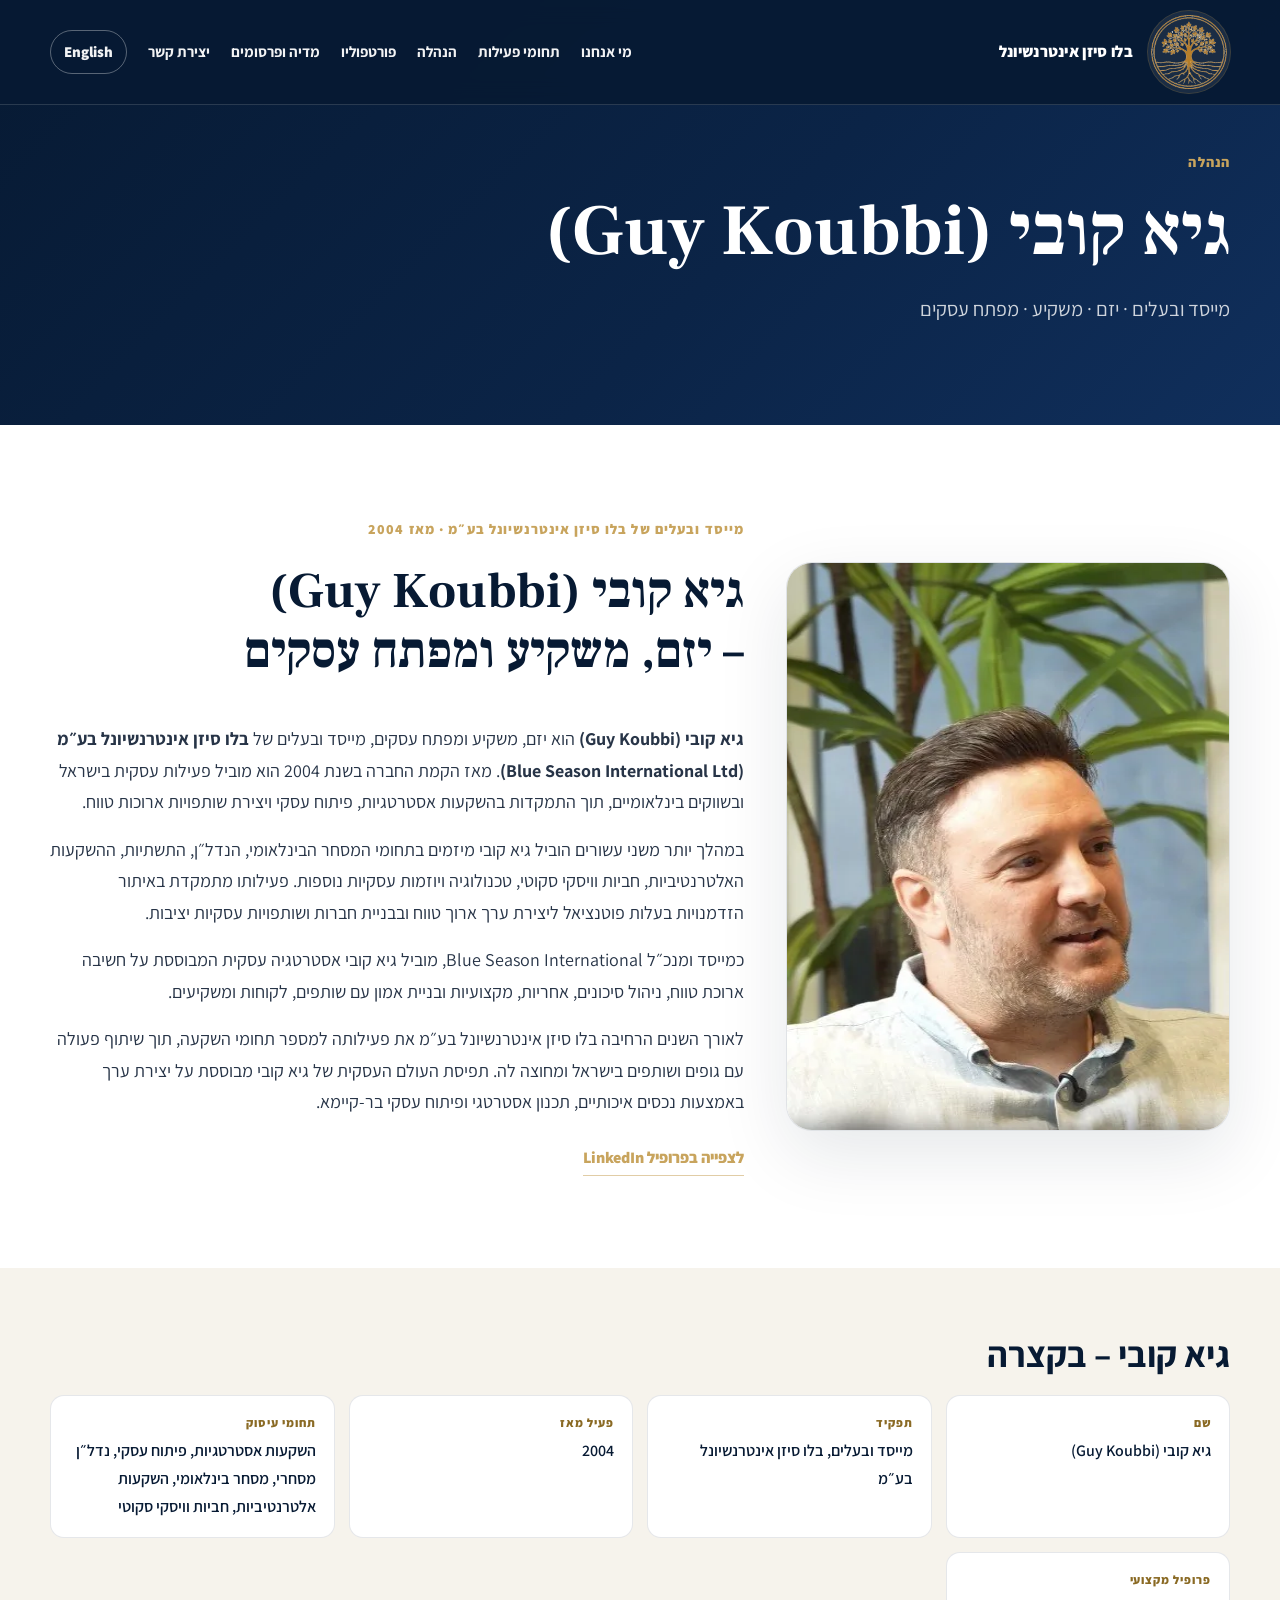
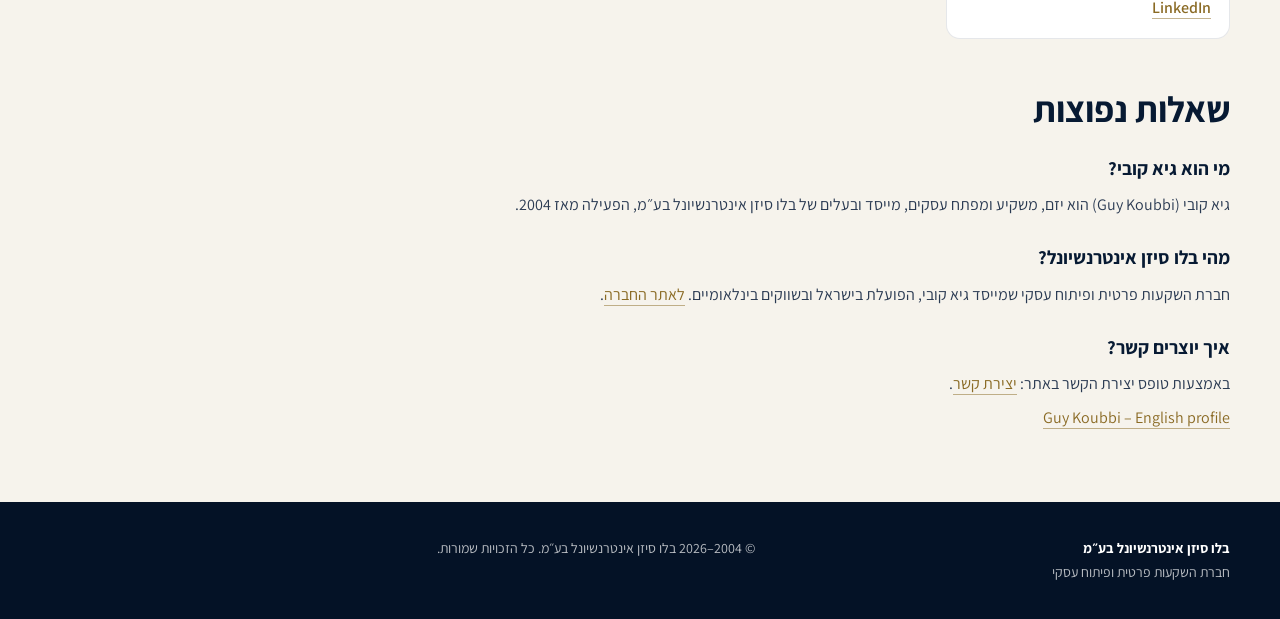
==== commit 83d6a36c: "SEO: shorter homepage title, richer media descriptions, media structured data, Person affiliations C" ====
--- a/guy-koubbi-he.html
+++ b/guy-koubbi-he.html
@@ -73,6 +73,18 @@
       "worksFor": {
         "@id": "https://blueseasonint.com/#organization"
       },
+      "affiliation": [
+        {
+          "@type": "Organization",
+          "name": "Whisky Trade",
+          "url": "https://www.whiskytrade.co.il/"
+        },
+        {
+          "@type": "Organization",
+          "name": "Cask Flow Limited",
+          "url": "https://caskflow.uk/"
+        }
+      ],
       "sameAs": [
         "https://www.linkedin.com/in/guy-koubbi-b1179429/"
       ],
--- a/assets/site-fixes.css
+++ b/assets/site-fixes.css
@@ -348,3 +348,58 @@
 .leader-text .name-latin{font-size:.55em;font-weight:500;opacity:.7}
 .leader-text .profile-link{color:var(--gold);font-weight:800;white-space:nowrap}
 .founder-caption a{color:inherit;border-bottom:1px solid rgba(200,164,93,.6)}
+
+/* ---- Round 5: modern touches ---- */
+@view-transition { navigation: auto; }
+::selection { background: rgba(200,164,93,.35); color: inherit; }
+h1, h2, h3 { text-wrap: balance; }
+p { text-wrap: pretty; }
+html { scrollbar-color: #c8a45d #071a33; scrollbar-width: thin; }
+
+/* Bento layout for activities (desktop) */
+@media (min-width: 981px) {
+  .activities-grid > .activity:nth-child(1),
+  .activities-grid > .activity:nth-child(6),
+  .activities-grid > .activity:nth-child(7),
+  .activities-grid > .activity:nth-child(8) { grid-column: span 2; }
+  .activities-grid > .activity:nth-child(1) .activity-img,
+  .activities-grid > .activity:nth-child(6) .activity-img,
+  .activities-grid > .activity:nth-child(7) .activity-img,
+  .activities-grid > .activity:nth-child(8) .activity-img { height: 210px; }
+}
+.activity { transition: transform .35s ease, box-shadow .35s ease; }
+.activity:hover { transform: translateY(-6px); box-shadow: 0 26px 60px rgba(7,26,51,.14); }
+
+/* Cursor spotlight on cards */
+.company-card, .activity, .media-card { position: relative; }
+.company-card::before, .activity::before, .media-card::before {
+  content: ""; position: absolute; inset: 0; z-index: 1; pointer-events: none; border-radius: inherit;
+  opacity: 0; transition: opacity .3s ease;
+  background: radial-gradient(420px circle at var(--mx, 50%) var(--my, 50%), rgba(200,164,93,.16), transparent 60%);
+}
+.company-card:hover::before, .activity:hover::before, .media-card:hover::before { opacity: 1; }
+
+/* Hero headline: line-by-line rise */
+.js .hero h1 span { display: block; opacity: 0; transform: translateY(26px); animation: heroRise .9s cubic-bezier(.2,.7,.2,1) forwards; }
+.js .hero h1 span:nth-child(2) { animation-delay: .22s; }
+@keyframes heroRise { to { opacity: 1; transform: none; } }
+
+/* Hero photo: gentle parallax driven by scroll (progressive enhancement) */
+@supports (animation-timeline: scroll()) {
+  .hero-photo img { animation: heroDrift linear both; animation-timeline: scroll(root); animation-range: 0 700px; }
+  @keyframes heroDrift { to { transform: translateY(40px) scale(1.04); } }
+}
+
+@media (prefers-reduced-motion: reduce) {
+  .js .hero h1 span { opacity: 1; transform: none; animation: none; }
+  .hero-photo img { animation: none; }
+  @view-transition { navigation: none; }
+}
+
+/* Text wordmark for publishers without a logo file */
+.publisher-wordmark{font-family:'Cormorant Garamond',Georgia,serif;font-weight:700;font-size:30px;letter-spacing:.04em;color:#071a33}
+
+/* Center publisher logos inside their cells */
+.publisher-logo-wrap { display: flex !important; align-items: center !important; justify-content: center !important; }
+.publisher-logo-wrap .publisher-logo { margin: 0 auto; object-position: center; }
+.publisher-logo-wrap { padding: 14px 0 !important; box-sizing: content-box; }
